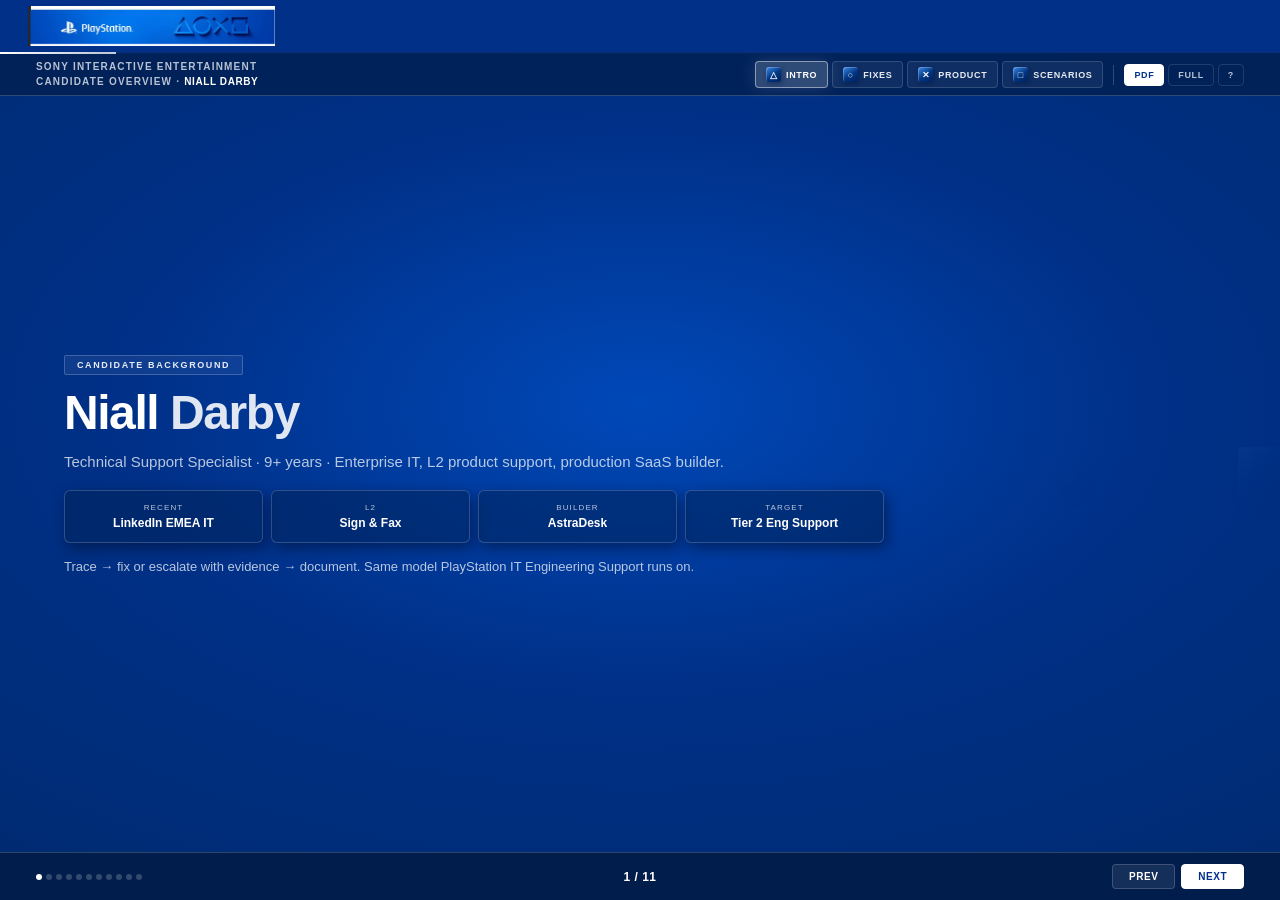
==== playstation/index.html @ 959503c6 "Add PlayStation IT interview presentation deck. Hosts the slide deck at /playstation/ on the resume " ====
<!DOCTYPE html>
<html lang="en">
<head>
  <meta charset="UTF-8" />
  <meta name="viewport" content="width=device-width, initial-scale=1" />
  <title>Niall Darby | PlayStation IT Engineering Support</title>
  <style>
    :root {
      --ps-blue-deep: #002a6e;
      --ps-blue: #003087;
      --ps-blue-mid: #003791;
      --ps-blue-bright: #1a5fc4;
      --ps-blue-light: #2d7ae8;
      --ps-bg: #003087;
      --ps-panel: rgba(0, 35, 90, 0.55);
      --ps-surface: rgba(0, 45, 110, 0.65);
      --ps-surface-2: rgba(0, 55, 130, 0.5);
      --ps-text: #ffffff;
      --ps-muted: rgba(255, 255, 255, 0.72);
      --ps-line: rgba(255, 255, 255, 0.18);
      --ps-shadow: rgba(0, 15, 50, 0.55);
      --ps-highlight: rgba(255, 255, 255, 0.22);
      --ps-triangle: #5ee06a;
      --ps-circle: #ff7b6b;
      --ps-cross: #7ec0ff;
      --ps-square: #e89de8;
      --3d-lit: linear-gradient(145deg, #3d8ae8 0%, #003580 55%, #002060 100%);
      --3d-shadow: 5px 8px 16px rgba(0, 20, 60, 0.5), -2px -2px 6px rgba(80, 140, 255, 0.12);
      --banner-h: 52px;
      --subheader-h: 42px;
      --chrome-top: calc(var(--banner-h) + var(--subheader-h) + 2px);
      --content-max: 820px;
      --content-wide: min(1120px, 94vw);
      --ease-out-expo: cubic-bezier(0.16, 1, 0.3, 1);
      --ease-spring: cubic-bezier(0.34, 1.45, 0.64, 1);
      --dur-fast: 0.18s;
      --dur-med: 0.42s;
      --dur-slow: 0.65s;
    }
    * { box-sizing: border-box; margin: 0; padding: 0; }
    html, body {
      height: 100%; overflow: hidden;
      font-family: "Helvetica Neue", Helvetica, Arial, sans-serif;
      background: var(--ps-blue); color: var(--ps-text);
      -webkit-font-smoothing: antialiased;
    }

    /* ── Global animations ── */
    @keyframes bgDrift {
      0%, 100% { transform: scale(1); opacity: 1; }
      50% { transform: scale(1.04); opacity: 0.92; }
    }
    @keyframes shapeFloat {
      0%, 100% { transform: translateY(0); }
      50% { transform: translateY(-10px); }
    }
    @keyframes revealUp {
      from { opacity: 0; transform: translateY(22px); }
      to { opacity: 1; transform: translateY(0); }
    }
    @keyframes revealRight {
      from { opacity: 0; transform: translateX(28px); }
      to { opacity: 1; transform: translateX(0); }
    }
    @keyframes revealLeft {
      from { opacity: 0; transform: translateX(-28px); }
      to { opacity: 1; transform: translateX(0); }
    }
    @keyframes fadeScaleIn {
      from { opacity: 0; transform: scale(0.96); }
      to { opacity: 1; transform: scale(1); }
    }
    @keyframes checkPop {
      0% { transform: scale(1); }
      40% { transform: scale(1.22); }
      100% { transform: scale(1); }
    }
    @keyframes progressShimmer {
      0% { background-position: -120% 0; }
      100% { background-position: 220% 0; }
    }
    @keyframes dotPulse {
      0%, 100% { box-shadow: 0 0 6px rgba(255,255,255,0.35); }
      50% { box-shadow: 0 0 14px rgba(255,255,255,0.65); }
    }
    @keyframes cardGlow {
      from { box-shadow: 0 0 0 rgba(255,255,255,0); }
      to { box-shadow: 0 8px 32px rgba(0, 15, 50, 0.45), 0 0 24px rgba(255,255,255,0.06); }
    }
    @keyframes symPulse {
      0%, 100% { box-shadow: 1px 2px 4px rgba(0,20,60,0.4), inset 1px 1px 0 var(--ps-highlight); }
      50% { box-shadow: 0 0 12px rgba(126,192,255,0.35), inset 1px 1px 0 var(--ps-highlight); }
    }
    @keyframes toastIn {
      from { opacity: 0; transform: translateX(-50%) translateY(12px); }
      to { opacity: 1; transform: translateX(-50%) translateY(0); }
    }
    @keyframes overlayIn {
      from { opacity: 0; transform: scale(0.94) translateY(8px); }
      to { opacity: 1; transform: scale(1) translateY(0); }
    }
    @keyframes chromeSlideDown {
      from { opacity: 0; transform: translateY(-12px); }
      to { opacity: 1; transform: translateY(0); }
    }
    @keyframes labelTick {
      0% { transform: scale(1); }
      50% { transform: scale(1.12); }
      100% { transform: scale(1); }
    }
    @keyframes stepReveal {
      from { opacity: 0; transform: translateX(-12px); }
      to { opacity: 1; transform: translateX(0); }
    }
    @keyframes stepGlow {
      0%, 100% { box-shadow: 0 0 0 rgba(255,255,255,0); border-color: rgba(255,255,255,0.15); }
      50% { box-shadow: 0 0 16px rgba(255,255,255,0.15); border-color: rgba(255,255,255,0.35); }
    }
    @keyframes symSpin {
      from { transform: rotate(0deg) scale(1); }
      50% { transform: rotate(180deg) scale(1.15); }
      to { transform: rotate(360deg) scale(1); }
    }
    @keyframes trophyPop {
      0% { transform: scale(0.6); opacity: 0; }
      60% { transform: scale(1.08); }
      100% { transform: scale(1); opacity: 1; }
    }
    @keyframes sparkFly {
      to { transform: translate(var(--sx), var(--sy)) scale(0); opacity: 0; }
    }
    @keyframes progressPulse {
      0%, 100% { filter: brightness(1); }
      50% { filter: brightness(1.35); }
    }
    @keyframes fixResolved {
      0%, 100% { box-shadow: 0 0 0 rgba(255,255,255,0); }
      50% { box-shadow: 0 0 28px var(--glow-color, rgba(255,255,255,0.25)); }
    }

    body:not(.loaded) .deck,
    body:not(.loaded) .brand-header,
    body:not(.loaded) .ps-banner-wrap,
    body:not(.loaded) .footer { opacity: 0; }
    body.loaded .ps-banner-wrap { animation: chromeSlideDown 0.55s var(--ease-out-expo) forwards; }
    body.loaded .brand-header { animation: chromeSlideDown 0.55s var(--ease-out-expo) 0.06s forwards; opacity: 0; }
    body.loaded .deck { animation: fadeScaleIn 0.6s var(--ease-out-expo) 0.1s forwards; opacity: 0; }
    body.loaded .footer { animation: chromeSlideDown 0.5s var(--ease-out-expo) 0.15s forwards; opacity: 0; }

    /* Official PlayStation blue — centre-bright radial like the banner */
    .ps-bg {
      position: fixed; inset: 0; z-index: 0; pointer-events: none;
      background:
        radial-gradient(ellipse 90% 70% at 50% 45%, #0048b8 0%, #003087 45%, #002a6e 100%);
      transform-origin: center center;
      animation: bgDrift 18s ease-in-out infinite;
    }

    /* Watermark 3D shapes — decorative, never competes with content */
    .ps-watermark {
      position: fixed; right: 0; top: var(--chrome-top); bottom: 52px;
      width: min(28vw, 340px);
      display: flex; gap: 14px; align-items: center; justify-content: center;
      z-index: 1; pointer-events: none; opacity: 0.09;
      mask-image: linear-gradient(to left, rgba(0,0,0,0.7) 0%, transparent 85%);
      -webkit-mask-image: linear-gradient(to left, rgba(0,0,0,0.7) 0%, transparent 85%);
    }
    .shape-3d {
      position: relative; display: flex; align-items: center; justify-content: center;
      color: transparent;
    }
    .shape-3d svg {
      width: clamp(48px, 8vw, 88px); height: clamp(48px, 8vw, 88px);
      filter: drop-shadow(6px 10px 14px rgba(0, 15, 50, 0.55));
    }
    .shape-3d:nth-child(1) { animation: shapeFloat 7s ease-in-out infinite; }
    .shape-3d:nth-child(2) { animation: shapeFloat 8s ease-in-out 0.8s infinite; }
    .shape-3d:nth-child(3) { animation: shapeFloat 6.5s ease-in-out 1.4s infinite; }
    .shape-3d:nth-child(4) { animation: shapeFloat 7.5s ease-in-out 0.4s infinite; }
    .shape-3d .fill { fill: url(#ps3dGrad); }
    .shape-3d .stroke { stroke: rgba(255,255,255,0.12); stroke-width: 0.5; }

    .ps-banner-wrap {
      position: fixed; top: 0; left: 0; right: 0; z-index: 30;
      background: var(--ps-blue);
      border-bottom: 1px solid rgba(255,255,255,0.08);
    }
    .ps-banner-img {
      width: 100%; height: var(--banner-h); object-fit: contain; object-position: left center;
      display: block; padding: 6px 28px;
    }

    .progress-track {
      position: fixed; top: var(--banner-h); left: 0; height: 2px;
      background: rgba(0, 20, 60, 0.4); z-index: 31; width: 100%;
    }
    .progress-fill {
      height: 100%; width: 0%;
      background: linear-gradient(90deg, #fff 0%, rgba(255,255,255,0.75) 45%, #fff 90%);
      background-size: 200% 100%;
      transition: width 0.55s var(--ease-out-expo);
      animation: progressShimmer 2.8s linear infinite;
    }

    .brand-header {
      position: fixed; top: calc(var(--banner-h) + 2px); left: 0; right: 0;
      height: var(--subheader-h);
      display: flex; align-items: center; justify-content: space-between;
      padding: 0 clamp(20px, 3vw, 36px); z-index: 25;
      background: rgba(0, 32, 82, 0.82);
      border-bottom: 1px solid var(--ps-line);
      backdrop-filter: blur(16px);
    }
    .brand-left { display: flex; align-items: center; gap: 12px; min-width: 0; }
    .brand-context {
      font-size: 10px; letter-spacing: 0.12em; text-transform: uppercase;
      color: var(--ps-muted); font-weight: 600; line-height: 1.45;
      white-space: nowrap; overflow: hidden; text-overflow: ellipsis;
    }
    .brand-sub { color: #fff; font-weight: 800; letter-spacing: 0.06em; }

    .ps-nav-shapes { display: flex; align-items: center; gap: 8px; flex-shrink: 0; }
    .nav-sections, .nav-utils { display: flex; gap: 4px; align-items: center; }
    .nav-divider { width: 1px; height: 20px; background: var(--ps-line); margin: 0 2px; }
    .ps-btn {
      display: flex; align-items: center; gap: 5px;
      background: rgba(255,255,255,0.06); border: 1px solid rgba(255,255,255,0.14);
      color: rgba(255,255,255,0.9); padding: 5px 10px; border-radius: 4px;
      cursor: pointer; font-size: 9px; font-weight: 700;
      letter-spacing: 0.07em; text-transform: uppercase;
      transition: background var(--dur-fast), border-color var(--dur-fast),
                  transform var(--dur-fast) var(--ease-spring), box-shadow var(--dur-fast);
    }
    .ps-btn:hover {
      background: rgba(255,255,255,0.14);
      border-color: rgba(255,255,255,0.28);
      transform: translateY(-2px);
      box-shadow: 0 4px 14px rgba(0, 15, 50, 0.35);
    }
    .ps-btn:active { transform: translateY(0) scale(0.96); }
    .ps-btn.active-section {
      background: rgba(255,255,255,0.18);
      border-color: rgba(255,255,255,0.45);
      color: #fff;
      box-shadow: 0 0 16px rgba(255,255,255,0.12);
    }
    .ps-btn.active-section .sym { animation: symPulse 2.5s ease-in-out infinite; }
    .ps-btn .sym {
      display: inline-flex; align-items: center; justify-content: center;
      width: 15px; height: 15px; font-size: 9px; font-weight: 800;
      background: var(--3d-lit); border-radius: 3px;
      box-shadow: 1px 2px 4px rgba(0,20,60,0.4), inset 1px 1px 0 var(--ps-highlight);
      color: rgba(255,255,255,0.95);
    }
    .nav-utils .ps-btn { padding: 5px 9px; background: transparent; border-color: rgba(255,255,255,0.12); color: var(--ps-muted); box-shadow: none; }
    .nav-utils .ps-btn:hover { color: #fff; }
    .ps-btn.pdf { background: #fff; color: var(--ps-blue); border-color: #fff; font-weight: 800; }
    .ps-btn.pdf:hover { background: rgba(255,255,255,0.92); }

    .deck { height: 100vh; position: relative; z-index: 2; }
    .slide {
      position: absolute; inset: 0;
      display: flex; flex-direction: column; justify-content: center; align-items: flex-start;
      padding: var(--chrome-top) clamp(28px, 5vw, 72px) 64px;
      opacity: 0; pointer-events: none;
      transform: translateX(32px) scale(0.985);
      transition: opacity var(--dur-med) var(--ease-out-expo),
                  transform var(--dur-med) var(--ease-out-expo);
      overflow-y: auto;
    }
    .slide.slide-back { transform: translateX(-32px) scale(0.985); }
    .slide.dense { justify-content: flex-start; padding-top: calc(var(--chrome-top) + 12px); }
    .slide.active { opacity: 1; pointer-events: auto; z-index: 1; transform: translateX(0) scale(1); }
    .slide.leave-fwd { opacity: 0; transform: translateX(-36px) scale(0.98); }
    .slide.leave-back { opacity: 0; transform: translateX(36px) scale(0.98); }

    /* Staggered content reveal on each slide change */
    .slide-panel.reveal > .slide-head,
    .slide-panel.reveal > .tag,
    .slide-panel.reveal > h1,
    .slide-panel.reveal > h2,
    .slide-panel.reveal > .lead,
    .slide-panel.reveal > .slide-toolbar,
    .slide-panel.reveal > .hint-bar,
    .slide-panel.reveal > .scope-note,
    .slide-panel.reveal > .triage-flow,
    .slide-panel.reveal > .expand-all,
    .slide-panel.reveal > .quote,
    .slide-panel.reveal > .role-fit,
    .slide-panel.reveal > .grid-2,
    .slide-panel.reveal > .grid-3,
    .slide-panel.reveal > table,
    .slide-panel.reveal > .fix-grid {
      animation: revealUp 0.52s var(--ease-out-expo) backwards;
    }
    .slide-panel.reveal > .slide-head,
    .slide-panel.reveal > .tag { animation-delay: 0.04s; }
    .slide-panel.reveal > h1,
    .slide-panel.reveal > h2,
    .slide-panel.reveal > .slide-head + * { animation-delay: 0.08s; }
    .slide-panel.reveal > .lead,
    .slide-panel.reveal > .scope-note { animation-delay: 0.08s; }
    .slide-panel.reveal > .triage-flow { animation-delay: 0.12s; }
    .slide-panel.reveal > .slide-toolbar,
    .slide-panel.reveal > .hint-bar { animation-delay: 0.12s; }
    .slide-panel.reveal > .expand-all,
    .slide-panel.reveal > .fix-grid,
    .slide-panel.reveal > .grid-2,
    .slide-panel.reveal > .grid-3,
    .slide-panel.reveal > .role-fit { animation-delay: 0.16s; }
    .slide-panel.reveal > .quote,
    .slide-panel.reveal > table { animation-delay: 0.2s; }
    .slide-panel.reveal .fix-card { animation: revealUp 0.48s var(--ease-out-expo) backwards; }
    .slide-panel.reveal .fix-card:nth-child(1) { animation-delay: 0.18s; }
    .slide-panel.reveal .fix-card:nth-child(2) { animation-delay: 0.24s; }
    .slide-panel.reveal .fix-card:nth-child(3) { animation-delay: 0.30s; }
    .slide-panel.reveal .fix-card:nth-child(4) { animation-delay: 0.36s; }
    .slide-panel.reveal .card { animation: revealUp 0.48s var(--ease-out-expo) backwards; }
    .slide-panel.reveal .card:nth-child(1) { animation-delay: 0.16s; }
    .slide-panel.reveal .card:nth-child(2) { animation-delay: 0.22s; }
    .slide-panel.reveal .card:nth-child(3) { animation-delay: 0.28s; }
    .slide-panel.reveal .card .ex-list li { animation: revealUp 0.4s var(--ease-out-expo) backwards; }
    .slide-panel.reveal .card .ex-list li:nth-child(1) { animation-delay: 0.32s; }
    .slide-panel.reveal .card .ex-list li:nth-child(2) { animation-delay: 0.36s; }
    .slide-panel.reveal .card .ex-list li:nth-child(3) { animation-delay: 0.40s; }
    .slide-panel.reveal .card .ex-list li:nth-child(4) { animation-delay: 0.44s; }
    .slide-panel.reveal .card .ex-list li:nth-child(5) { animation-delay: 0.48s; }
    .slide-panel.reveal ul.bullets li { animation: revealUp 0.45s var(--ease-out-expo) backwards; }
    .slide-panel.reveal ul.bullets li:nth-child(1) { animation-delay: 0.14s; }
    .slide-panel.reveal ul.bullets li:nth-child(2) { animation-delay: 0.20s; }
    .slide-panel.reveal ul.bullets li:nth-child(3) { animation-delay: 0.26s; }
    .slide-panel.reveal ul.bullets li:nth-child(4) { animation-delay: 0.32s; }
    .slide-panel.reveal .role-chip { animation: revealUp 0.45s var(--ease-out-expo) backwards; }
    .slide-panel.reveal .role-chip:nth-child(1) { animation-delay: 0.14s; }
    .slide-panel.reveal .role-chip:nth-child(2) { animation-delay: 0.20s; }
    .slide-panel.reveal .role-chip:nth-child(3) { animation-delay: 0.26s; }
    .slide-panel.reveal .role-chip:nth-child(4) { animation-delay: 0.32s; }
    .slide-panel.reveal .triage-step { animation: revealUp 0.45s var(--ease-out-expo) backwards; }
    .slide-panel.reveal .triage-step:nth-child(1) { animation-delay: 0.14s; }
    .slide-panel.reveal .triage-step:nth-child(2) { animation-delay: 0.18s; }
    .slide-panel.reveal .triage-step:nth-child(3) { animation-delay: 0.22s; }
    .slide-panel.reveal .triage-step:nth-child(4) { animation-delay: 0.26s; }

    .slide-panel { position: relative; max-width: var(--content-max); width: 100%; }

    .slide-head { margin-bottom: 16px; }
    .slide-head .tag { margin-bottom: 8px; }
    .slide-head h2 { margin-bottom: 0; font-size: clamp(20px, 2.2vw, 26px); }

    [data-fix-slide] .slide-panel { max-width: var(--content-wide); }
    [data-fix-slide] h2 { font-size: clamp(20px, 2.2vw, 26px); margin-bottom: 0; }

    .slide-toolbar {
      display: flex; align-items: center; justify-content: space-between; gap: 12px;
      flex-wrap: wrap; margin-bottom: 14px;
    }
    .slide-toolbar .hint-bar { margin-bottom: 0; flex: 1; min-width: 200px; }

    .hint-bar {
      font-size: 12px; color: rgba(255,255,255,0.82);
      padding: 10px 14px; background: rgba(0, 28, 72, 0.55);
      border: 1px solid rgba(255,255,255,0.14); border-left: 3px solid rgba(255,255,255,0.55);
      border-radius: 0 6px 6px 0;
      backdrop-filter: blur(8px); line-height: 1.45;
    }
    .hint-bar strong { color: #fff; font-weight: 700; }
    .hero-banner {
      width: 100%; max-width: 920px; border-radius: 6px; overflow: hidden;
      margin-bottom: 20px; box-shadow: 0 12px 40px var(--ps-shadow);
      border: 1px solid rgba(255,255,255,0.15);
    }
    .hero-banner img { width: 100%; height: auto; display: block; max-height: 120px; object-fit: cover; }

    .tag {
      display: inline-block; font-size: 9px; letter-spacing: 0.18em; text-transform: uppercase;
      color: rgba(255,255,255,0.9); margin-bottom: 12px; font-weight: 700;
      padding: 4px 12px; border: 1px solid rgba(255,255,255,0.2);
      border-radius: 2px; background: rgba(255,255,255,0.06);
    }
    h1 { font-size: clamp(30px, 4vw, 48px); font-weight: 800; letter-spacing: -0.03em; margin-bottom: 10px; color: #fff; line-height: 1.1; }
    h1 .accent { color: rgba(255,255,255,0.88); font-weight: 700; }
    h2 { font-size: clamp(22px, 2.6vw, 30px); font-weight: 800; margin-bottom: 18px; color: #fff; line-height: 1.2; letter-spacing: -0.02em; }
    .lead { font-size: 15px; color: var(--ps-muted); line-height: 1.6; max-width: 720px; }

    /* Interactive Fix Cards */
    .fix-grid {
      display: grid; grid-template-columns: repeat(2, 1fr); gap: 10px;
      align-items: start;
    }
    .fix-grid.stack-open { grid-template-columns: 1fr; gap: 8px; }
    .fix-grid.stack-open .fix-card:not(.open) .fix-head { padding: 10px 14px; }
    .fix-grid.stack-open .fix-card:not(.open) .fix-problem { display: none; }
    .fix-card {
      background: rgba(0, 28, 72, 0.5);
      border: 1px solid var(--ps-line);
      border-radius: 8px;
      overflow: hidden;
      transition: border-color var(--dur-fast), box-shadow var(--dur-med), background var(--dur-fast),
                  transform var(--dur-fast) var(--ease-spring);
      backdrop-filter: blur(12px);
    }
    .fix-card:not(.open) { box-shadow: 2px 4px 14px rgba(0, 15, 50, 0.35); }
    .fix-card:not(.open):hover {
      border-color: rgba(255,255,255,0.28);
      background: rgba(0, 32, 82, 0.58);
      transform: translateY(-2px);
    }
    .fix-card.open {
      border-color: rgba(255,255,255,0.3);
      background: rgba(0, 22, 58, 0.72);
      animation: cardGlow 0.4s var(--ease-out-expo) forwards;
    }
    .fix-card.all-done {
      animation: fixResolved 1.2s ease-in-out 2;
      --glow-color: rgba(255,255,255,0.2);
    }
    .fix-card.tri.all-done { --glow-color: rgba(94, 224, 106, 0.45); }
    .fix-card.o.all-done { --glow-color: rgba(255, 123, 107, 0.45); }
    .fix-card.x.all-done { --glow-color: rgba(126, 192, 255, 0.45); }
    .fix-card.sq.all-done { --glow-color: rgba(232, 157, 232, 0.45); }
    .fix-card.all-done .fix-sym { animation: symSpin 0.65s var(--ease-spring); }
    .fix-card.all-done .fix-badge {
      display: inline-flex;
      animation: trophyPop 0.45s var(--ease-spring);
    }
    .fix-card.tri { border-top: 3px solid var(--ps-triangle); }
    .fix-card.o { border-top: 3px solid var(--ps-circle); }
    .fix-card.x { border-top: 3px solid var(--ps-cross); }
    .fix-card.sq { border-top: 3px solid var(--ps-square); }
    .fix-card.tri.open .fix-progress-fill { background: var(--ps-triangle); }
    .fix-card.o.open .fix-progress-fill { background: var(--ps-circle); }
    .fix-card.x.open .fix-progress-fill { background: var(--ps-cross); }
    .fix-card.sq.open .fix-progress-fill { background: var(--ps-square); }
    .fix-card.tri .fix-result { border-left: 3px solid var(--ps-triangle); }
    .fix-card.o .fix-result { border-left: 3px solid var(--ps-circle); }
    .fix-card.x .fix-result { border-left: 3px solid var(--ps-cross); }
    .fix-card.sq .fix-result { border-left: 3px solid var(--ps-square); }

    .fix-head {
      display: flex; align-items: center; gap: 12px;
      padding: 12px 14px; cursor: pointer;
    }
    .fix-card.open .fix-head {
      align-items: flex-start; padding-bottom: 10px;
      border-bottom: 1px solid rgba(255,255,255,0.08);
    }
    .fix-head:hover { background: rgba(255,255,255,0.03); }
    .fix-sym {
      width: 30px; height: 30px; border-radius: 5px;
      display: flex; align-items: center; justify-content: center;
      font-size: 14px; font-weight: 800; flex-shrink: 0;
      background: var(--3d-lit);
      color: rgba(255,255,255,0.95);
      box-shadow: var(--3d-shadow);
    }
    .fix-card.tri .fix-sym { color: var(--ps-triangle); }
    .fix-card.o .fix-sym { color: var(--ps-circle); }
    .fix-card.x .fix-sym { color: var(--ps-cross); }
    .fix-card.sq .fix-sym { color: var(--ps-square); }
    .fix-meta { flex: 1; min-width: 0; }
    .fix-title { font-size: 14px; font-weight: 700; margin-bottom: 2px; color: #fff; line-height: 1.3; display: flex; align-items: center; gap: 8px; flex-wrap: wrap; }
    .fix-badge {
      display: none; align-items: center; gap: 4px;
      font-size: 8px; font-weight: 800; letter-spacing: 0.12em; text-transform: uppercase;
      padding: 3px 8px; border-radius: 3px;
      background: rgba(255,255,255,0.15); border: 1px solid rgba(255,255,255,0.35);
      color: #fff;
    }
    .fix-card.tri.all-done .fix-badge { background: rgba(94, 224, 106, 0.2); border-color: var(--ps-triangle); color: var(--ps-triangle); }
    .fix-card.o.all-done .fix-badge { background: rgba(255, 123, 107, 0.2); border-color: var(--ps-circle); color: var(--ps-circle); }
    .fix-card.x.all-done .fix-badge { background: rgba(126, 192, 255, 0.2); border-color: var(--ps-cross); color: var(--ps-cross); }
    .fix-card.sq.all-done .fix-badge { background: rgba(232, 157, 232, 0.2); border-color: var(--ps-square); color: var(--ps-square); }
    .fix-problem { font-size: 11px; color: rgba(255,255,255,0.65); line-height: 1.4; }
    .fix-toggle {
      flex-shrink: 0; background: #fff; border: none; color: var(--ps-blue);
      padding: 6px 12px; border-radius: 4px; font-size: 9px;
      font-weight: 800; letter-spacing: 0.08em; text-transform: uppercase;
      cursor: pointer; transition: background 0.2s, color 0.2s, transform 0.15s;
    }
    .fix-toggle:hover { transform: scale(1.04); background: rgba(255,255,255,0.92); }
    .fix-card.open .fix-toggle {
      background: rgba(255,255,255,0.12); color: #fff;
      border: 1px solid rgba(255,255,255,0.25);
    }
    .fix-card.open .fix-toggle:hover { background: rgba(255,255,255,0.2); }

    .fix-body {
      max-height: 0; overflow: hidden;
      transition: max-height 0.5s var(--ease-out-expo), padding 0.35s var(--ease-out-expo), opacity 0.3s;
      padding: 0 14px; opacity: 0;
    }
    .fix-card.open .fix-body { max-height: 480px; padding: 12px 14px 14px; opacity: 1; }

    .fix-progress {
      display: flex; align-items: center; gap: 10px; margin-bottom: 8px;
      font-size: 10px; color: rgba(255,255,255,0.55); text-transform: uppercase; letter-spacing: 0.1em;
    }
    .fix-progress-text { min-width: 28px; font-weight: 700; color: rgba(255,255,255,0.75); }
    .fix-progress-bar {
      flex: 1; height: 5px; background: rgba(255,255,255,0.12); border-radius: 3px; overflow: hidden;
      position: relative;
    }
    .fix-progress-fill {
      height: 100%; width: 0%; background: #fff;
      transition: width 0.55s var(--ease-out-expo);
      border-radius: 3px; position: relative;
    }
    .fix-progress-fill.pulse { animation: progressPulse 0.5s ease; }
    .fix-progress.complete .fix-progress-text { color: #fff; }

    .fix-steps { list-style: none; display: flex; flex-direction: column; gap: 4px; position: relative; }
    .fix-card.open .fix-steps li {
      animation: stepReveal 0.4s var(--ease-out-expo) backwards;
    }
    .fix-card.open .fix-steps li:nth-child(1) { animation-delay: 0.05s; }
    .fix-card.open .fix-steps li:nth-child(2) { animation-delay: 0.1s; }
    .fix-card.open .fix-steps li:nth-child(3) { animation-delay: 0.15s; }
    .fix-card.open .fix-steps li:nth-child(4) { animation-delay: 0.2s; }
    .fix-card.open .fix-steps li:nth-child(5) { animation-delay: 0.25s; }
    .fix-card.open .fix-steps li:nth-child(6) { animation-delay: 0.3s; }
    .fix-steps li {
      display: flex; align-items: flex-start; gap: 10px;
      padding: 8px 10px 8px 8px; border-radius: 6px;
      font-size: 12px; line-height: 1.4; color: rgba(255,255,255,0.88);
      cursor: pointer; border: 1px solid transparent;
      transition: background var(--dur-fast), border-color var(--dur-fast),
                  transform var(--dur-fast) var(--ease-spring), opacity 0.25s;
      position: relative;
    }
    .fix-steps li::after {
      content: ""; position: absolute; left: 18px; top: 30px; bottom: -6px; width: 2px;
      background: rgba(255,255,255,0.08); border-radius: 1px;
    }
    .fix-steps li:last-child::after { display: none; }
    .fix-card.tri .fix-steps li.done::after { background: rgba(94, 224, 106, 0.4); }
    .fix-card.o .fix-steps li.done::after { background: rgba(255, 123, 107, 0.4); }
    .fix-card.x .fix-steps li.done::after { background: rgba(126, 192, 255, 0.4); }
    .fix-card.sq .fix-steps li.done::after { background: rgba(232, 157, 232, 0.4); }
    .fix-steps li:hover { background: rgba(255,255,255,0.07); border-color: rgba(255,255,255,0.12); transform: translateX(4px); }
    .fix-steps li.active {
      background: rgba(255,255,255,0.08);
      border-color: rgba(255,255,255,0.22);
      animation: stepGlow 1.8s ease-in-out infinite;
    }
    .fix-steps li.done {
      opacity: 0.72; color: rgba(255,255,255,0.55);
      text-decoration: none;
    }
    .fix-steps li.done .step-text { text-decoration: line-through; }
    .fix-card.tri .fix-steps li.done .step-num { background: var(--ps-triangle); color: #002060; border-color: transparent; box-shadow: 0 0 10px rgba(94,224,106,0.4); }
    .fix-card.o .fix-steps li.done .step-num { background: var(--ps-circle); color: #3a1010; border-color: transparent; box-shadow: 0 0 10px rgba(255,123,107,0.4); }
    .fix-card.x .fix-steps li.done .step-num { background: var(--ps-cross); color: #001a40; border-color: transparent; box-shadow: 0 0 10px rgba(126,192,255,0.4); }
    .fix-card.sq .fix-steps li.done .step-num { background: var(--ps-square); color: #2a1030; border-color: transparent; box-shadow: 0 0 10px rgba(232,157,232,0.4); }
    .fix-steps li.step-pop { animation: checkPop 0.4s var(--ease-spring); }
    .fix-steps li.walking { pointer-events: none; }
    .step-num {
      flex-shrink: 0; width: 22px; height: 22px; border-radius: 50%;
      border: 2px solid rgba(255,255,255,0.25); background: rgba(255,255,255,0.06);
      display: flex; align-items: center; justify-content: center;
      font-size: 10px; font-weight: 800; color: rgba(255,255,255,0.95);
      margin-top: 0;
      transition: background 0.3s var(--ease-spring), color 0.3s, transform 0.3s var(--ease-spring), box-shadow 0.3s;
      z-index: 1;
    }
    .step-text { flex: 1; }
    .fix-result {
      margin-top: 0; padding: 0 12px;
      border-radius: 0 6px 6px 0;
      background: rgba(255,255,255,0.06); border: 1px solid rgba(255,255,255,0.12);
      font-size: 11px; color: rgba(255,255,255,0.88); line-height: 1.45;
      max-height: 0; opacity: 0; overflow: hidden;
      transition: max-height 0.45s var(--ease-out-expo), opacity 0.35s, margin 0.35s, padding 0.35s;
    }
    .fix-card.all-done .fix-result {
      max-height: 100px; opacity: 1; margin-top: 12px; padding: 10px 12px;
      animation: revealUp 0.45s var(--ease-out-expo);
    }
    .fix-result strong { color: #fff; }

    .expand-all {
      flex-shrink: 0; background: rgba(255,255,255,0.08);
      border: 1px solid rgba(255,255,255,0.2);
      color: rgba(255,255,255,0.85); padding: 8px 14px; border-radius: 4px;
      font-size: 9px; font-weight: 700; letter-spacing: 0.1em;
      text-transform: uppercase; cursor: pointer;
      transition: background 0.2s, border-color 0.2s;
    }
    .expand-all:hover { background: rgba(255,255,255,0.14); border-color: rgba(255,255,255,0.35); color: #fff; }
    .walkthrough-btn, .reset-fix-btn {
      flex-shrink: 0; background: rgba(255,255,255,0.06);
      border: 1px solid rgba(255,255,255,0.18);
      color: rgba(255,255,255,0.9); padding: 8px 12px; border-radius: 4px;
      font-size: 9px; font-weight: 700; letter-spacing: 0.08em;
      text-transform: uppercase; cursor: pointer;
      transition: background 0.2s, transform 0.15s var(--ease-spring);
    }
    .walkthrough-btn:hover, .reset-fix-btn:hover { background: rgba(255,255,255,0.14); transform: scale(1.03); }
    .walkthrough-btn.running { background: rgba(94, 224, 106, 0.2); border-color: var(--ps-triangle); color: var(--ps-triangle); }
    .slide-toolbar-actions { display: flex; gap: 6px; flex-shrink: 0; }

    #fx-layer {
      position: fixed; inset: 0; pointer-events: none; z-index: 200; overflow: hidden;
    }
    .spark {
      position: absolute; width: 7px; height: 7px; border-radius: 50%;
      animation: sparkFly 0.6s var(--ease-out-expo) forwards;
      box-shadow: 0 0 6px currentColor;
    }

    .grid-3 { display: grid; grid-template-columns: repeat(3, 1fr); gap: 10px; }
    .grid-2 { display: grid; grid-template-columns: repeat(2, 1fr); gap: 10px; }
    .card {
      background: var(--ps-panel); border: 1px solid var(--ps-line); border-radius: 6px;
      padding: 14px 16px;
      transition: transform var(--dur-fast) var(--ease-spring), box-shadow var(--dur-fast), border-color var(--dur-fast);
      backdrop-filter: blur(10px);
      box-shadow: 3px 5px 16px var(--ps-shadow);
    }
    .card:hover { transform: translateY(-3px); box-shadow: 5px 10px 28px var(--ps-shadow); border-color: rgba(255,255,255,0.22); }
    .card:active { transform: translateY(-1px) scale(0.99); }
    .card.tri { border-top: 3px solid var(--ps-triangle); }
    .card.o { border-top: 3px solid var(--ps-circle); }
    .card.x { border-top: 3px solid var(--ps-cross); }
    .card.sq { border-top: 3px solid var(--ps-square); }
    .card h3 { font-size: 13px; margin-bottom: 6px; color: #fff; }
    .card p { font-size: 11px; color: var(--ps-muted); line-height: 1.5; }
    .card .ex { font-size: 10px; margin-top: 8px; padding-top: 8px; border-top: 1px dashed var(--ps-line); color: #9aa3b8; }
    .card .ex em { color: rgba(255,255,255,0.9); font-style: normal; font-weight: 700; }
    .card .ex-list {
      list-style: none; margin-top: 8px; padding-top: 8px;
      border-top: 1px dashed var(--ps-line);
    }
    .card .ex-list > li {
      font-size: 10px; line-height: 1.45; color: rgba(255,255,255,0.78);
      padding: 5px 0 5px 12px; position: relative;
      border-bottom: 1px solid rgba(255,255,255,0.06);
    }
    .card .ex-list > li:last-child { border-bottom: none; padding-bottom: 0; }
    .card .ex-list > li::before {
      content: "→"; position: absolute; left: 0; font-weight: 800;
      color: rgba(255,255,255,0.45);
    }
    .card.tri .ex-list > li::before { color: var(--ps-triangle); }
    .card.o .ex-list > li::before { color: var(--ps-circle); }
    .card.x .ex-list > li::before { color: var(--ps-cross); }
    .card .ex-list strong { color: #fff; font-weight: 700; }
    .card .meta { font-size: 9px; letter-spacing: 0.1em; text-transform: uppercase; color: var(--ps-muted); margin-bottom: 6px; }
    .card .fit { font-size: 10px; margin-top: 8px; padding-top: 8px; border-top: 1px solid var(--ps-line); color: rgba(255,255,255,0.78); line-height: 1.45; }
    .card .fit strong { color: #fff; }

    .triage-flow {
      display: flex; gap: 6px; flex-wrap: wrap; margin: 14px 0 16px;
    }
    .triage-step {
      flex: 1; min-width: 100px; text-align: center; padding: 10px 8px;
      background: rgba(0, 28, 72, 0.55); border: 1px solid var(--ps-line); border-radius: 6px;
      font-size: 10px; color: rgba(255,255,255,0.8); line-height: 1.4;
      backdrop-filter: blur(8px);
    }
    .triage-step .num {
      display: block; font-size: 14px; font-weight: 800; color: #fff; margin-bottom: 4px;
    }
    .triage-step.tri { border-top: 2px solid var(--ps-triangle); }
    .triage-step.o { border-top: 2px solid var(--ps-circle); }
    .triage-step.x { border-top: 2px solid var(--ps-cross); }
    .triage-step.sq { border-top: 2px solid var(--ps-square); }

    .scope-note {
      font-size: 12px; color: rgba(255,255,255,0.82); line-height: 1.5;
      margin-bottom: 12px; max-width: 900px;
    }
    .scope-note strong { color: #fff; }

    ul.bullets { list-style: none; display: flex; flex-direction: column; gap: 8px; }
    ul.bullets li {
      font-size: 14px; padding: 14px 16px 14px 54px;
      border: 1px solid var(--ps-line); border-radius: 6px;
      position: relative; line-height: 1.5; color: rgba(255,255,255,0.88);
      background: rgba(0, 30, 78, 0.45);
      backdrop-filter: blur(8px);
      transition: border-color var(--dur-fast), background var(--dur-fast),
                  transform var(--dur-fast) var(--ease-spring);
    }
    ul.bullets li:hover { border-color: rgba(255,255,255,0.28); background: rgba(0, 35, 90, 0.55); transform: translateX(4px); }
    ul.bullets li strong { color: #fff; font-weight: 700; }
    ul.bullets li[data-icon]::before {
      position: absolute; left: 14px; top: 50%; transform: translateY(-50%);
      width: 28px; height: 28px; border-radius: 4px;
      background: var(--3d-lit); box-shadow: var(--3d-shadow);
      font-size: 13px; font-weight: 800; line-height: 28px; text-align: center;
    }
    ul.bullets li[data-icon="tri"]::before { content: "△"; color: var(--ps-triangle); }
    ul.bullets li[data-icon="o"]::before { content: "○"; color: var(--ps-circle); }
    ul.bullets li[data-icon="x"]::before { content: "✕"; color: var(--ps-cross); }
    ul.bullets li[data-icon="sq"]::before { content: "□"; color: var(--ps-square); }

    .role-fit { display: flex; gap: 8px; flex-wrap: wrap; margin-top: 16px; }
    .role-chip {
      flex: 1; min-width: 120px; text-align: center; padding: 12px;
      background: var(--ps-panel); border: 1px solid var(--ps-line); border-radius: 6px;
      backdrop-filter: blur(8px);
      box-shadow: 3px 5px 14px var(--ps-shadow);
      transition: transform var(--dur-fast) var(--ease-spring), border-color var(--dur-fast);
    }
    .role-chip:hover { transform: translateY(-2px); border-color: rgba(255,255,255,0.25); }
    .role-chip .label { font-size: 8px; letter-spacing: 0.14em; text-transform: uppercase; color: var(--ps-muted); }
    .role-chip .val { font-size: 12px; font-weight: 800; color: #fff; margin-top: 4px; }

    table.compact { width: 100%; border-collapse: collapse; font-size: 11px; }
    table.compact th, table.compact td { border: 1px solid var(--ps-line); padding: 8px; text-align: left; }
    table.compact th { background: var(--ps-surface); color: var(--ps-muted); font-size: 9px; text-transform: uppercase; letter-spacing: 0.08em; }

    .quote {
      font-size: 15px; line-height: 1.55; padding: 16px 20px;
      border-left: 3px solid rgba(255,255,255,0.7);
      background: rgba(0, 28, 72, 0.5); border: 1px solid var(--ps-line);
      border-left: 3px solid rgba(255,255,255,0.7);
      border-radius: 0 6px 6px 0;
      color: rgba(255,255,255,0.92); margin-top: 20px;
      font-style: italic; max-width: 720px;
    }

    .footer {
      position: fixed; bottom: 0; left: 0; right: 0; z-index: 25;
      display: grid; grid-template-columns: 1fr auto 1fr; align-items: center;
      padding: 8px clamp(20px, 3vw, 36px); height: 48px;
      background: rgba(0, 28, 72, 0.9);
      border-top: 1px solid var(--ps-line);
      font-size: 11px; color: var(--ps-muted);
      backdrop-filter: blur(16px);
    }
    .dots { display: flex; gap: 4px; flex-wrap: wrap; justify-self: start; max-width: 100%; }
    .dot {
      width: 6px; height: 6px; border: none; padding: 0; border-radius: 50%;
      background: rgba(255,255,255,0.2); cursor: pointer;
      transition: background 0.2s, transform 0.2s;
    }
    .dot:hover { background: rgba(255,255,255,0.45); transform: scale(1.15); }
    .dot.active { background: #fff; animation: dotPulse 2s ease-in-out infinite; }
    #label { justify-self: center; font-weight: 700; color: #fff; font-size: 12px; letter-spacing: 0.04em; transition: transform 0.2s; }
    #label.tick { animation: labelTick 0.35s var(--ease-spring); }
    .nav-btns { display: flex; gap: 6px; justify-self: end; }
    .nav-btns button {
      background: rgba(255,255,255,0.08); border: 1px solid var(--ps-line); color: #fff;
      padding: 6px 16px; border-radius: 4px; cursor: pointer;
      font-size: 10px; font-weight: 700; text-transform: uppercase; letter-spacing: 0.05em;
      transition: background var(--dur-fast), opacity var(--dur-fast),
                  transform var(--dur-fast) var(--ease-spring);
    }
    .nav-btns button:hover:not(:disabled) { background: rgba(255,255,255,0.14); transform: translateY(-1px); }
    .nav-btns button:active:not(:disabled) { transform: scale(0.96); }
    .nav-btns button:disabled { opacity: 0.35; cursor: default; }
    .nav-btns button.primary { background: #fff; border-color: #fff; color: var(--ps-blue); }
    .nav-btns button.primary:hover:not(:disabled) { background: rgba(255,255,255,0.92); }

    .overlay { position: fixed; inset: 0; background: rgba(0,0,0,0); z-index: 100; display: none; align-items: center; justify-content: center; transition: background 0.35s; }
    .overlay.open { display: flex; background: rgba(0,0,0,0.88); }
    .overlay-panel {
      background: var(--ps-blue-mid); border: 1px solid rgba(255,255,255,0.25); border-radius: 8px;
      padding: 24px 28px; max-width: 460px; width: 90%;
      box-shadow: 0 16px 48px var(--ps-shadow);
      animation: overlayIn 0.4s var(--ease-out-expo);
    }
    .overlay-panel h3 { color: #fff; margin-bottom: 14px; font-size: 14px; }
    .overlay-panel dl { display: grid; grid-template-columns: auto 1fr; gap: 6px 14px; font-size: 12px; }
    .overlay-panel dt { color: rgba(255,255,255,0.9); font-weight: 700; }
    .overlay-close { margin-top: 16px; width: 100%; padding: 10px; background: #fff; border: none; color: var(--ps-blue); font-weight: 700; cursor: pointer; border-radius: 4px; text-transform: uppercase; font-size: 10px; }

    .toast {
      position: fixed; bottom: 58px; left: 50%; transform: translateX(-50%);
      background: var(--ps-panel); border: 1px solid rgba(255,255,255,0.25); padding: 10px 18px;
      border-radius: 6px; font-size: 12px; z-index: 50; opacity: 0; pointer-events: none;
      box-shadow: 0 8px 28px var(--ps-shadow);
      backdrop-filter: blur(12px);
    }
    .toast.show { opacity: 1; pointer-events: auto; animation: toastIn 0.38s var(--ease-out-expo); }

    @media (prefers-reduced-motion: reduce) {
      *, *::before, *::after {
        animation-duration: 0.01ms !important;
        animation-iteration-count: 1 !important;
        transition-duration: 0.01ms !important;
      }
      .ps-bg { animation: none; }
      .shape-3d { animation: none !important; }
      .progress-fill { animation: none; }
    }

    @media (max-width: 900px) {
      .fix-grid, .grid-2, .grid-3 { grid-template-columns: 1fr; }
      .slide { padding-left: 20px; padding-right: 20px; }
      .brand-context { font-size: 8px; }
      .nav-sections .ps-btn span:not(.sym) { display: none; }
      .ps-watermark { display: none; }
    }
    @media print {
      @page { size: landscape; margin: 0; }
      html, body { overflow: visible; height: auto; background: #003087 !important; -webkit-print-color-adjust: exact; print-color-adjust: exact; }
      .ps-bg, .ps-watermark, .ps-banner-wrap, .footer, .brand-header, .progress-track, .overlay, .toast, .expand-all, .fix-toggle { display: none !important; }
      .slide { position: relative !important; opacity: 1 !important; transform: none !important; page-break-after: always; min-height: 100vh; padding: 36px 44px; padding-top: 36px !important; }
      .fix-body { max-height: none !important; padding: 0 16px 16px !important; }
      .fix-result { max-height: none !important; opacity: 1 !important; margin-top: 10px !important; padding: 10px 12px !important; }
      .fix-card { break-inside: avoid; }
      .print-header { display: block !important; font-size: 9px; color: #888; margin-bottom: 16px; text-transform: uppercase; letter-spacing: 0.12em; }
    }
  </style>
</head>
<body>
  <div id="fx-layer" aria-hidden="true"></div>
  <div class="ps-bg"></div>

  <svg width="0" height="0" style="position:absolute" aria-hidden="true">
    <defs>
      <linearGradient id="ps3dGrad" x1="0%" y1="0%" x2="100%" y2="100%">
        <stop offset="0%" stop-color="#5aa8f5"/>
        <stop offset="45%" stop-color="#003d8f"/>
        <stop offset="100%" stop-color="#001a45"/>
      </linearGradient>
    </defs>
  </svg>

  <div class="ps-watermark" aria-hidden="true">
    <div class="shape-3d"><svg viewBox="0 0 64 64"><polygon class="fill stroke" points="32,10 54,50 10,50"/></svg></div>
    <div class="shape-3d"><svg viewBox="0 0 64 64"><circle class="fill stroke" cx="32" cy="32" r="20"/></svg></div>
    <div class="shape-3d"><svg viewBox="0 0 64 64"><line class="stroke" x1="18" y1="18" x2="46" y2="46" stroke="url(#ps3dGrad)" stroke-width="9" stroke-linecap="round"/><line class="stroke" x1="46" y1="18" x2="18" y2="46" stroke="url(#ps3dGrad)" stroke-width="9" stroke-linecap="round"/></svg></div>
    <div class="shape-3d"><svg viewBox="0 0 64 64"><rect class="fill stroke" x="14" y="14" width="36" height="36" rx="2"/></svg></div>
  </div>

  <div class="ps-banner-wrap">
    <img class="ps-banner-img" src="assets/ps-official-banner.png" alt="PlayStation" />
  </div>

  <div class="progress-track"><div class="progress-fill" id="progressFill"></div></div>

  <header class="brand-header">
    <div class="brand-left">
      <div class="brand-context">Sony Interactive Entertainment<br/>Candidate Overview · <span class="brand-sub">Niall Darby</span></div>
    </div>
    <div class="ps-nav-shapes">
      <div class="nav-sections">
        <button class="ps-btn tri active-section" data-slide="0" data-section="0"><span class="sym">△</span> Intro</button>
        <button class="ps-btn o" data-slide="3" data-section="3"><span class="sym">○</span> Fixes</button>
        <button class="ps-btn x" data-slide="5" data-section="5"><span class="sym">✕</span> Product</button>
        <button class="ps-btn sq" data-slide="8" data-section="8"><span class="sym">□</span> Scenarios</button>
      </div>
      <div class="nav-divider" aria-hidden="true"></div>
      <div class="nav-utils">
        <button class="ps-btn pdf" id="btnPdf">PDF</button>
        <button class="ps-btn" id="btnFullscreen">Full</button>
        <button class="ps-btn" id="btnHelp">?</button>
      </div>
    </div>
  </header>

  <div class="deck" id="deck">

    <!-- 1 -->
    <section class="slide active" data-title="Introduction">
      <div class="print-header" style="display:none"></div>
      <div class="slide-panel">
        <p class="tag">Candidate Background</p>
        <h1>Niall <span class="accent">Darby</span></h1>
        <p class="lead">Technical Support Specialist · 9+ years · Enterprise IT, L2 product support, production SaaS builder.</p>
        <div class="role-fit">
          <div class="role-chip"><div class="label">Recent</div><div class="val">LinkedIn EMEA IT</div></div>
          <div class="role-chip"><div class="label">L2</div><div class="val">Sign &amp; Fax</div></div>
          <div class="role-chip"><div class="label">Builder</div><div class="val">AstraDesk</div></div>
          <div class="role-chip"><div class="label">Target</div><div class="val">Tier 2 Eng Support</div></div>
        </div>
        <p class="lead" style="margin-top:14px;font-size:13px">Trace → fix or escalate with evidence → document. Same model PlayStation IT Engineering Support runs on.</p>
      </div>
    </section>

    <!-- 2 -->
    <section class="slide dense" data-title="Career Overview">
      <div class="print-header" style="display:none"></div>
      <div class="slide-panel">
        <p class="tag">Career Overview</p>
        <h2>Three proofs of engineering-facing support</h2>
        <div class="grid-3">
          <div class="card tri">
            <p class="meta">Jul 2025 – Jun 2026 · Dublin</p>
            <h3>LinkedIn EMEA HQ</h3>
            <p>Okta, Intune, Workspace ONE, M365, VDI, ServiceNow — global internal IT for technical staff.</p>
            <p class="ex"><em>Ex:</em> Autopilot fail → Okta MFA not enrolled → stale Intune record → same-day fix.</p>
          </div>
          <div class="card o">
            <p class="meta">L2 · Dropbox Sign &amp; Fax</p>
            <h3>Customer product support</h3>
            <p>Sign APIs, embedded signing, webhooks, templates — plus Fax send, delivery, credits, and Fax API integrations. Zendesk L2 with engineering escalation.</p>
            <p class="ex"><em>Ex:</em> Sign webhook missed → CRM stuck pending. Fax "sent" but never arrived → transmission log + PDF format fix.</p>
          </div>
          <div class="card x">
            <p class="meta">Founder · Live prod</p>
            <h3>AstraDesk SaaS</h3>
            <p>Supabase, Flutter, Render, GitHub Actions, Apple signing — I operate what I build.</p>
            <p class="ex"><em>Ex:</em> SQL vs Stripe webhook gap — entitlement sync patched + documented.</p>
          </div>
        </div>
      </div>
    </section>

    <!-- 3 -->
    <section class="slide dense" data-title="LinkedIn Scope">
      <div class="print-header" style="display:none"></div>
      <div class="slide-panel">
        <div class="slide-head">
          <p class="tag">LinkedIn EMEA HQ · Dublin</p>
          <h2>Enterprise IT — experience &amp; triage</h2>
        </div>
        <p class="scope-note"><strong>Jul 2025 – Jun 2026</strong> · Internal IT for EMEA HQ and global technical staff. Tier 1 intake + Tier 2 ownership: identity, MDM, apps, VDI, onboarding. Coordinated live in <strong>Slack</strong>, documented in <strong>ServiceNow</strong>, escalated to platform teams with repro steps and IDs.</p>
        <div class="triage-flow">
          <div class="triage-step tri"><span class="num">1</span>Acknowledge in Slack<br/><strong>5–10 min ETA</strong></div>
          <div class="triage-step o"><span class="num">2</span>Trace layer<br/><strong>Identity → Device → App</strong></div>
          <div class="triage-step x"><span class="num">3</span>Fix or escalate<br/><strong>IDs, logs, timestamps</strong></div>
          <div class="triage-step sq"><span class="num">4</span>Document RCA<br/><strong>ServiceNow + handover</strong></div>
        </div>
        <div class="grid-2">
          <ul class="bullets">
            <li data-icon="tri"><strong>Identity triage</strong> — Okta lockouts, MFA resets, Azure AD group drift, SSO failures to Recruiter / Tableau / Dynamics</li>
            <li data-icon="o"><strong>MDM triage</strong> — Intune Autopilot enrollment, Workspace ONE Mac compliance, BitLocker / FileVault escrow, cert profiles</li>
            <li data-icon="x"><strong>App access</strong> — M365 licence + group checks, role-based app provisioning, ESP authentication blockers</li>
          </ul>
          <ul class="bullets">
            <li data-icon="sq"><strong>VDI</strong> — Omnissa Horizon pool assignment, cert mismatch, broker errors — stay ticket owner through platform escalation</li>
            <li data-icon="tri"><strong>ITSM</strong> — ServiceNow INC lifecycle, JIRA for eng workstreams, Orbit change coordination</li>
            <li data-icon="o"><strong>Onboarding</strong> — Day-one checklist: Okta MFA → Intune compliance → M365 → GitHub / VPN → user sign-off</li>
          </ul>
        </div>
      </div>
    </section>

    <!-- 4 INTERACTIVE FIXES - LinkedIn -->
    <section class="slide dense" data-title="LinkedIn Fix Guides" data-fix-slide>
      <div class="print-header" style="display:none"></div>
      <div class="slide-panel">
        <div class="slide-head">
          <p class="tag">Interactive Fix Guides · LinkedIn</p>
          <h2>Click Fix Guide — then tick each step</h2>
        </div>
        <div class="slide-toolbar">
          <p class="hint-bar"><strong>△ ○ ✕ □</strong> Tap <strong>Fix Guide</strong> → click steps to complete. Hit <strong>▶ Walkthrough</strong> for a live demo.</p>
          <div class="slide-toolbar-actions">
            <button class="walkthrough-btn" type="button" data-walkthrough>▶ Walkthrough</button>
            <button class="reset-fix-btn" type="button" data-reset-fix>↺ Reset</button>
            <button class="expand-all" data-expand-all>Expand All</button>
          </div>
        </div>
        <div class="fix-grid">

          <div class="fix-card tri" data-fix>
            <div class="fix-head">
              <div class="fix-sym">△</div>
              <div class="fix-meta">
                <div class="fix-title">Intune / Autopilot enrollment failure</div>
                <div class="fix-problem">New hire blocked — no O365 or role apps on day one.</div>
              </div>
              <button class="fix-toggle" type="button">Fix Guide</button>
            </div>
            <div class="fix-body">
              <div class="fix-progress"><span class="fix-progress-text">0/6</span><div class="fix-progress-bar"><div class="fix-progress-fill"></div></div></div>
              <ol class="fix-steps">
                <li><span class="step-num">1</span>Acknowledge user — set 30-min ETA, open ServiceNow ticket</li>
                <li><span class="step-num">2</span>Verify Okta + Azure AD: account enabled, correct groups, MFA enrolled</li>
                <li><span class="step-num">3</span>Check Microsoft Authenticator registration and ESP auth state</li>
                <li><span class="step-num">4</span>Intune console: enrollment status, compliance policies, BitLocker</li>
                <li><span class="step-num">5</span>Identify stale Autopilot record → forced sync or controlled re-enrollment</li>
                <li><span class="step-num">6</span>Validate O365, Teams, role apps → document RCA in ServiceNow</li>
              </ol>
              <div class="fix-result"><strong>Result:</strong> User productive same day. Pattern documented for global handover.</div>
            </div>
          </div>

          <div class="fix-card o" data-fix>
            <div class="fix-head">
              <div class="fix-sym">○</div>
              <div class="fix-meta">
                <div class="fix-title">Workspace ONE · Mac non-compliant</div>
                <div class="fix-problem">Mac flagged non-compliant — FileVault or cert policy failing.</div>
              </div>
              <button class="fix-toggle" type="button">Fix Guide</button>
            </div>
            <div class="fix-body">
              <div class="fix-progress"><span class="fix-progress-text">0/5</span><div class="fix-progress-bar"><div class="fix-progress-fill"></div></div></div>
              <ol class="fix-steps">
                <li><span class="step-num">1</span>AirWatch console: last check-in, assigned profiles, failed compliance rule</li>
                <li><span class="step-num">2</span>On Mac: verify FileVault status and MDM profile presence</li>
                <li><span class="step-num">3</span>Force MDM check-in / sync from console</li>
                <li><span class="step-num">4</span>Re-push security profile or certificate payload</li>
                <li><span class="step-num">5</span>Re-enroll only if profile corrupted — avoid wipe if possible</li>
              </ol>
              <div class="fix-result"><strong>Result:</strong> Compliant device. Same workflow as Jamf at PlayStation.</div>
            </div>
          </div>

          <div class="fix-card x" data-fix>
            <div class="fix-head">
              <div class="fix-sym">✕</div>
              <div class="fix-meta">
                <div class="fix-title">Okta / SSO lockout</div>
                <div class="fix-problem">SSO failure blocking Recruiter, Tableau, Dynamics access.</div>
              </div>
              <button class="fix-toggle" type="button">Fix Guide</button>
            </div>
            <div class="fix-body">
              <div class="fix-progress"><span class="fix-progress-text">0/5</span><div class="fix-progress-bar"><div class="fix-progress-fill"></div></div></div>
              <ol class="fix-steps">
                <li><span class="step-num">1</span>Okta Admin: account status, lockout reason, MFA factors</li>
                <li><span class="step-num">2</span>Reset MFA / re-enroll Microsoft Authenticator</li>
                <li><span class="step-num">3</span>Validate Azure AD group membership for app SSO</li>
                <li><span class="step-num">4</span>Check ESP authentication and password sync if hybrid</li>
                <li><span class="step-num">5</span>Test SSO to target app — confirm licence + network access</li>
              </ol>
              <div class="fix-result"><strong>Result:</strong> Full access restored. Rule: identity before device.</div>
            </div>
          </div>

          <div class="fix-card sq" data-fix>
            <div class="fix-head">
              <div class="fix-sym">□</div>
              <div class="fix-meta">
                <div class="fix-title">Omnissa Horizon VDI rejection</div>
                <div class="fix-problem">Remote engineer — VDI connection rejected, cert mismatch.</div>
              </div>
              <button class="fix-toggle" type="button">Fix Guide</button>
            </div>
            <div class="fix-body">
              <div class="fix-progress"><span class="fix-progress-text">0/5</span><div class="fix-progress-bar"><div class="fix-progress-fill"></div></div></div>
              <ol class="fix-steps">
                <li><span class="step-num">1</span>Capture exact error — connection rejected vs cert vs pool</li>
                <li><span class="step-num">2</span>Verify user VM assignment and Horizon pool entitlement</li>
                <li><span class="step-num">3</span>Check certificate chain / mismatch on broker or agent</li>
                <li><span class="step-num">4</span>Test network path, VPN, and client version compatibility</li>
                <li><span class="step-num">5</span>Escalate with repro + logs if platform-side — stay ticket owner</li>
              </ol>
              <div class="fix-result"><strong>Result:</strong> Session restored. Same ramp approach for new PlayStation tools.</div>
            </div>
          </div>

        </div>
      </div>
    </section>

    <!-- 5 -->
    <section class="slide dense" data-title="Dropbox & AstraDesk">
      <div class="print-header" style="display:none"></div>
      <div class="slide-panel">
        <div class="slide-head">
          <p class="tag">L2 Product · Production Builder</p>
          <h2>Dropbox Sign &amp; Fax L2 + AstraDesk</h2>
        </div>
        <p class="scope-note">Same ownership model as LinkedIn — <strong>trace → isolate → fix → document</strong> — applied to Sign &amp; Fax user issues, APIs, and a live SaaS I built.</p>
        <div class="grid-3">
          <div class="card tri">
            <p class="meta">LinkedIn recap · Internal tooling</p>
            <h3>EMEA HQ engineering support</h3>
            <p>Okta, Intune, Workspace ONE, M365, Horizon VDI, ServiceNow — supporting engineers, recruiters, and analysts on day-one productivity.</p>
            <p class="fit"><strong>Triage:</strong> Slack ack → identity before device → fix or escalate with ticket IDs → RCA in ServiceNow.</p>
            <ul class="ex-list">
              <li><strong>Autopilot fail</strong> — new engineer blocked: Okta MFA not enrolled, stale Intune record, no GitHub org</li>
              <li><strong>Recruiter SSO</strong> — Okta session OK but Recruiter loop: wrong AD security group + missing app assignment</li>
              <li><strong>Mac build blocked</strong> — Workspace ONE non-compliant: FileVault escrow missing, dev cert profile not check-in</li>
            </ul>
          </div>
          <div class="card o">
            <p class="meta">Dropbox · Sign &amp; Fax L2</p>
            <h3>User-facing product issues</h3>
            <p>Zendesk L2 for Sign and Fax — end users, admins, and developers integrating Sign API / Fax API into their workflows.</p>
            <p class="fit"><strong>Triage:</strong> Reproduce user steps → admin console + API logs → fix, educate, or eng escalation with request/fax IDs.</p>
            <ul class="ex-list">
              <li><strong>Sign · Signer blocked</strong> — link expired, "already signed," or embedded iFrame blank on mobile</li>
              <li><strong>Sign · Webhook missed</strong> — customer's CRM stuck pending; callback URL TLS error or 4xx on their endpoint</li>
              <li><strong>Sign · Template break</strong> — merge fields empty after deploy; batch send failed mid-run</li>
              <li><strong>Fax · Not received</strong> — status shows sent/delivered but recipient has nothing; bad number format or carrier reject</li>
              <li><strong>Fax · Can't send</strong> — out of pages/credits, PDF rejected (page limit, resolution), cover page error</li>
              <li><strong>Fax · API status</strong> — customer's app shows "sending" forever; Fax API callback not updating</li>
            </ul>
          </div>
          <div class="card x">
            <p class="meta">AstraDesk · Founder / Builder</p>
            <h3>Production SaaS operator</h3>
            <p>Flutter, Supabase, Render, GitHub Actions, Apple signing, Stripe — same pain points I unblock for engineers.</p>
            <p class="fit"><strong>Triage:</strong> Deploy logs / SQL vs Stripe → patch schema, webhook, or cert → ship and verify.</p>
            <ul class="ex-list">
              <li><strong>Stripe webhook</strong> — subscription.updated missed → SQL entitlement drift → backfill + idempotent handler</li>
              <li><strong>GitHub Actions</strong> — macOS build fail: expired Apple distribution cert, profile not in keychain</li>
              <li><strong>Supabase RPC</strong> — signing flow timeout: payload blob too large → SQL compaction + slimmer fetch</li>
            </ul>
          </div>
        </div>
      </div>
    </section>

    <!-- 6 INTERACTIVE FIXES - Product -->
    <section class="slide dense" data-title="Dropbox Sign & Fax Fix Guides" data-fix-slide>
      <div class="print-header" style="display:none"></div>
      <div class="slide-panel">
        <div class="slide-head">
          <p class="tag">Interactive Fix Guides · Dropbox</p>
          <h2>Sign &amp; Fax — typical user issues</h2>
        </div>
        <div class="slide-toolbar">
          <p class="hint-bar">Dropbox L2 scenarios — <strong>click steps</strong> or run <strong>▶ Walkthrough</strong> as you narrate.</p>
          <div class="slide-toolbar-actions">
            <button class="walkthrough-btn" type="button" data-walkthrough>▶ Walkthrough</button>
            <button class="reset-fix-btn" type="button" data-reset-fix>↺ Reset</button>
            <button class="expand-all" data-expand-all>Expand All</button>
          </div>
        </div>
        <div class="fix-grid">

          <div class="fix-card tri" data-fix>
            <div class="fix-head">
              <div class="fix-sym">△</div>
              <div class="fix-meta">
                <div class="fix-title">Sign · Signer can't complete</div>
                <div class="fix-problem">User: "Link expired" / embedded signing blank / signer stuck on one field.</div>
              </div>
              <button class="fix-toggle" type="button">Fix Guide</button>
            </div>
            <div class="fix-body">
              <div class="fix-progress"><span class="fix-progress-text">0/5</span><div class="fix-progress-bar"><div class="fix-progress-fill"></div></div></div>
              <ol class="fix-steps">
                <li><span class="step-num">1</span>Get signature_request ID + signer email — reproduce in browser / mobile</li>
                <li><span class="step-num">2</span>Admin console: request status, expiry, routing order, field placement</li>
                <li><span class="step-num">3</span>Embedded? Check iFrame domain allowlist, OAuth app, mobile viewport</li>
                <li><span class="step-num">4</span>Resend / duplicate request or extend expiry if policy allows</li>
                <li><span class="step-num">5</span>Document pattern in Zendesk — escalate with request ID if platform bug</li>
              </ol>
              <div class="fix-result"><strong>Result:</strong> Signer completes. User unblocked same session.</div>
            </div>
          </div>

          <div class="fix-card o" data-fix>
            <div class="fix-head">
              <div class="fix-sym">○</div>
              <div class="fix-meta">
                <div class="fix-title">Sign · Webhook / API integration</div>
                <div class="fix-problem">Developer's CRM stuck "pending" — signature completed but webhook never fired.</div>
              </div>
              <button class="fix-toggle" type="button">Fix Guide</button>
            </div>
            <div class="fix-body">
              <div class="fix-progress"><span class="fix-progress-text">0/5</span><div class="fix-progress-bar"><div class="fix-progress-fill"></div></div></div>
              <ol class="fix-steps">
                <li><span class="step-num">1</span>Confirm signature_request ID and event type expected (signed, all_signed)</li>
                <li><span class="step-num">2</span>Review webhook delivery log — HTTP status, retries, response body</li>
                <li><span class="step-num">3</span>Validate callback URL, TLS cert, and customer's endpoint returns 2xx</li>
                <li><span class="step-num">4</span>Test with API key / OAuth token — resend or manual event replay if supported</li>
                <li><span class="step-num">5</span>Engineering handoff with event IDs + payload if platform-side failure</li>
              </ol>
              <div class="fix-result"><strong>Result:</strong> Integration synced. Customer workflow resumes.</div>
            </div>
          </div>

          <div class="fix-card x" data-fix>
            <div class="fix-head">
              <div class="fix-sym">✕</div>
              <div class="fix-meta">
                <div class="fix-title">Fax · Sent but not received</div>
                <div class="fix-problem">User: fax shows delivered in Dropbox — recipient says nothing arrived.</div>
              </div>
              <button class="fix-toggle" type="button">Fix Guide</button>
            </div>
            <div class="fix-body">
              <div class="fix-progress"><span class="fix-progress-text">0/5</span><div class="fix-progress-bar"><div class="fix-progress-fill"></div></div></div>
              <ol class="fix-steps">
                <li><span class="step-num">1</span>Get fax ID, sender account, recipient number, and timestamp sent</li>
                <li><span class="step-num">2</span>Verify number in E.164 format — country code, no trunk prefix errors</li>
                <li><span class="step-num">3</span>Check transmission report / delivery status in admin — failed vs delivered</li>
                <li><span class="step-num">4</span>Validate PDF: page count within limit, readable resolution, no password lock</li>
                <li><span class="step-num">5</span>Retry reduced page count or alternate number — escalate with fax_id if carrier reject</li>
              </ol>
              <div class="fix-result"><strong>Result:</strong> Fax delivered or clear explanation + next steps for user.</div>
            </div>
          </div>

          <div class="fix-card sq" data-fix>
            <div class="fix-head">
              <div class="fix-sym">□</div>
              <div class="fix-meta">
                <div class="fix-title">Fax · Can't send / credits &amp; format</div>
                <div class="fix-problem">User blocked: "Insufficient pages," PDF rejected, or cover page error.</div>
              </div>
              <button class="fix-toggle" type="button">Fix Guide</button>
            </div>
            <div class="fix-body">
              <div class="fix-progress"><span class="fix-progress-text">0/5</span><div class="fix-progress-bar"><div class="fix-progress-fill"></div></div></div>
              <ol class="fix-steps">
                <li><span class="step-num">1</span>Confirm account plan — fax pages included vs add-on credits remaining</li>
                <li><span class="step-num">2</span>Check file: PDF only, page limit, file size, no encryption blocking render</li>
                <li><span class="step-num">3</span>Cover page: sender name, fax number, and recipient fields complete</li>
                <li><span class="step-num">4</span>Billing: Stripe/plan mismatch if enterprise — sync entitlement or add credits</li>
                <li><span class="step-num">5</span>Test send to known-good number — document fix in Zendesk for repeat callers</li>
              </ol>
              <div class="fix-result"><strong>Result:</strong> User sending faxes again. Billing/format issue resolved.</div>
            </div>
          </div>

        </div>
      </div>
    </section>

    <!-- 7 -->
    <section class="slide dense" data-title="Capabilities">
      <div class="print-header" style="display:none"></div>
      <div class="slide-panel">
        <div class="slide-head">
          <p class="tag">Capabilities</p>
          <h2>What I bring to PlayStation IT Engineering Support</h2>
        </div>
        <p class="scope-note">Not a tool list — <strong>how each capability shows up when an engineer is blocked</strong> and production time is on the line.</p>
        <div class="grid-3">
          <div class="card tri">
            <h3>Endpoint &amp; MDM</h3>
            <p>Intune, Autopilot, Workspace ONE — Jamf-ready.</p>
            <p class="fit"><strong>At PS:</strong> Mac won't enroll / non-compliant → check MDM profile, FileVault escrow, force check-in before re-image.</p>
          </div>
          <div class="card o">
            <h3>Identity first</h3>
            <p>Okta, Azure AD, MFA, SSO, security groups.</p>
            <p class="fit"><strong>At PS:</strong> "Can't access GitHub" → Okta factors + AD group + app assignment before touching the device.</p>
          </div>
          <div class="card x">
            <h3>Dev tooling</h3>
            <p>GitHub org access, CI/CD, Xcode signing, VPN.</p>
            <p class="fit"><strong>At PS:</strong> Build/signing fail → cert profile in MDM + Apple Developer validity + local keychain.</p>
          </div>
          <div class="card sq">
            <h3>SQL &amp; RCA</h3>
            <p>PostgreSQL, Supabase, Oracle — read-only prod queries.</p>
            <p class="fit"><strong>At PS:</strong> Trace entitlement / config in DB vs admin console — evidence before escalation.</p>
          </div>
          <div class="card tri">
            <h3>Automation</h3>
            <p>PowerShell, Bash, Python — repeatable runbooks.</p>
            <p class="fit"><strong>At PS:</strong> Turn repeat fixes into scripts — onboarding checks, group audits, compliance reports.</p>
          </div>
          <div class="card o">
            <h3>Live Slack ownership</h3>
            <p>Acknowledge → own → update → escalate.</p>
            <p class="fit"><strong>At PS:</strong> Engineer in thread — ETA in minutes, status every 15 min, eng gets IDs not adjectives.</p>
          </div>
        </div>
      </div>
    </section>

    <!-- 8 -->
    <section class="slide dense" data-title="Jamf & UEM">
      <div class="print-header" style="display:none"></div>
      <div class="slide-panel">
        <p class="tag">Jamf / UEM</p>
        <h2>Workspace ONE → Jamf at PlayStation</h2>
        <p class="lead" style="margin-bottom:12px">Apple MDM in production at LinkedIn — enrollment, compliance, FileVault, cert profiles, check-in remediation. Jamf is the same UEM class, Apple-native.</p>
        <table class="compact">
          <tr><th>Workspace ONE</th><th>Jamf Pro</th><th>Fix approach</th></tr>
          <tr><td>Compliance policy fail</td><td>Extension attribute / compliance</td><td>Identify rule → sync → re-push profile</td></tr>
          <tr><td>Stale check-in</td><td>jamf policy / check-in</td><td>Force check-in from console</td></tr>
          <tr><td>Cert payload missing</td><td>SCEP / configuration profile</td><td>Re-deploy cert, verify keychain</td></tr>
          <tr><td>FileVault non-compliant</td><td>FileVault escrow policy</td><td>Verify encryption + escrow key in MDM</td></tr>
        </table>
      </div>
    </section>

    <!-- 9 INTERACTIVE - PlayStation Scenarios -->
    <section class="slide dense" data-title="PS Engineering Scenarios" data-fix-slide>
      <div class="print-header" style="display:none"></div>
      <div class="slide-panel">
        <div class="slide-head">
          <p class="tag">PlayStation Engineering Scenarios</p>
          <h2>How I'd handle live engineer requests</h2>
        </div>
        <div class="slide-toolbar">
          <p class="hint-bar">Walk through one scenario live — <strong>click steps</strong> or <strong>▶ Walkthrough</strong> as you narrate.</p>
          <div class="slide-toolbar-actions">
            <button class="walkthrough-btn" type="button" data-walkthrough>▶ Walkthrough</button>
            <button class="reset-fix-btn" type="button" data-reset-fix>↺ Reset</button>
            <button class="expand-all" data-expand-all>Expand All</button>
          </div>
        </div>
        <div class="fix-grid">

          <div class="fix-card tri" data-fix>
            <div class="fix-head">
              <div class="fix-sym">△</div>
              <div class="fix-meta">
                <div class="fix-title">Engineer: Mac won't build (Xcode)</div>
                <div class="fix-problem">Slack: "Signing failed — can't ship my build."</div>
              </div>
              <button class="fix-toggle" type="button">Fix Guide</button>
            </div>
            <div class="fix-body">
              <div class="fix-progress"><span class="fix-progress-text">0/6</span><div class="fix-progress-bar"><div class="fix-progress-fill"></div></div></div>
              <ol class="fix-steps">
                <li><span class="step-num">1</span>Slack: "On it — checking identity and device, update in 10 min."</li>
                <li><span class="step-num">2</span>Verify Okta/AD groups for dev tooling and GitHub org access</li>
                <li><span class="step-num">3</span>Jamf: compliance state, profiles present, cert validity</li>
                <li><span class="step-num">4</span>Local Mac: keychain, provisioning profile, signing identity in Xcode</li>
                <li><span class="step-num">5</span>Force Jamf check-in or re-push dev cert profile if MDM-side</li>
                <li><span class="step-num">6</span>Escalate to Platform Eng with serial, UPN, error text — stay owner</li>
              </ol>
              <div class="fix-result"><strong>Result:</strong> Engineer unblocked. I've lived this on AstraDesk with Apple signing.</div>
            </div>
          </div>

          <div class="fix-card o" data-fix>
            <div class="fix-head">
              <div class="fix-sym">○</div>
              <div class="fix-meta">
                <div class="fix-title">Engineer: GitHub access failure</div>
                <div class="fix-problem">Cannot push / clone — auth or SSO error.</div>
              </div>
              <button class="fix-toggle" type="button">Fix Guide</button>
            </div>
            <div class="fix-body">
              <div class="fix-progress"><span class="fix-progress-text">0/5</span><div class="fix-progress-bar"><div class="fix-progress-fill"></div></div></div>
              <ol class="fix-steps">
                <li><span class="step-num">1</span>Confirm org membership and repo permissions</li>
                <li><span class="step-num">2</span>Verify SSO link between GitHub org and corporate IdP</li>
                <li><span class="step-num">3</span>Check 2FA status, SSH key, or PAT expiry</li>
                <li><span class="step-num">4</span>Review conditional access / IP allowlist policies</li>
                <li><span class="step-num">5</span>Test clone/push after fix — document in ticket</li>
              </ol>
              <div class="fix-result"><strong>Result:</strong> Access restored. I run GitHub Actions daily on AstraDesk.</div>
            </div>
          </div>

          <div class="fix-card x" data-fix>
            <div class="fix-head">
              <div class="fix-sym">✕</div>
              <div class="fix-meta">
                <div class="fix-title">Frustrated engineer in Slack</div>
                <div class="fix-problem">High-pressure live channel — needs calm ownership.</div>
              </div>
              <button class="fix-toggle" type="button">Fix Guide</button>
            </div>
            <div class="fix-body">
              <div class="fix-progress"><span class="fix-progress-text">0/4</span><div class="fix-progress-bar"><div class="fix-progress-fill"></div></div></div>
              <ol class="fix-steps">
                <li><span class="step-num">1</span>Acknowledge immediately with ETA — never go silent</li>
                <li><span class="step-num">2</span>Parallel troubleshoot: identity → MDM → recent changes</li>
                <li><span class="step-num">3</span>Progress updates every 10 min even without fix yet</li>
                <li><span class="step-num">4</span>Escalate with what you've ruled out + who owns next step</li>
              </ol>
              <div class="fix-result"><strong>Result:</strong> Engineer confident IT is a partner, not a gatekeeper.</div>
            </div>
          </div>

          <div class="fix-card sq" data-fix>
            <div class="fix-head">
              <div class="fix-sym">□</div>
              <div class="fix-meta">
                <div class="fix-title">New engineer day-one onboarding</div>
                <div class="fix-problem">Full access verification before handoff.</div>
              </div>
              <button class="fix-toggle" type="button">Fix Guide</button>
            </div>
            <div class="fix-body">
              <div class="fix-progress"><span class="fix-progress-text">0/6</span><div class="fix-progress-bar"><div class="fix-progress-fill"></div></div></div>
              <ol class="fix-steps">
                <li><span class="step-num">1</span>Provision device: Intune/Jamf, BitLocker/FileVault, compliance</li>
                <li><span class="step-num">2</span>Okta MFA enrollment + Microsoft Authenticator verified</li>
                <li><span class="step-num">3</span>M365: Outlook, Teams, OneDrive — profile and sync OK</li>
                <li><span class="step-num">4</span>GitHub org, VPN, and role-based app groups assigned</li>
                <li><span class="step-num">5</span>Security group + licence check for role tooling</li>
                <li><span class="step-num">6</span>User confirms day-one productivity — close ServiceNow with checklist</li>
              </ol>
              <div class="fix-result"><strong>Result:</strong> Not just "enrolled" — fully productive. LinkedIn HQ standard.</div>
            </div>
          </div>

        </div>
      </div>
    </section>

    <!-- 10 -->
    <section class="slide" data-title="Role Fit">
      <div class="print-header" style="display:none"></div>
      <div class="slide-panel">
        <div class="slide-head">
          <p class="tag">Role Fit</p>
          <h2>Why PlayStation IT Engineering Support</h2>
        </div>
        <ul class="bullets">
          <li data-icon="tri"><strong>Tier 2 engineering enablement</strong> — Intune, Jamf, GitHub, Slack, not generic helpdesk</li>
          <li data-icon="o"><strong>LinkedIn HQ proven</strong> — global technical workforce, same ownership model</li>
          <li data-icon="x"><strong>Hybrid profile</strong> — enterprise IT + L2 APIs + production SaaS builder</li>
          <li data-icon="sq"><strong>Permanent fit</strong> — engineering-facing IT is the career, not a stepping stone to dev</li>
        </ul>
        <p class="quote">I trace before I reset. I escalate with IDs, not adjectives. I've been on the engineer's side of the keyboard.</p>
      </div>
    </section>

    <!-- 11 -->
    <section class="slide" data-title="Thank You">
      <div class="print-header" style="display:none"></div>
      <div class="slide-panel">
        <p class="tag">Closing</p>
        <h2>Thank you</h2>
        <p class="lead" style="margin-bottom:16px">I would welcome the opportunity to contribute to PlayStation's IT Engineering Support team.</p>
        <ul class="bullets">
          <li data-icon="tri"><strong>I trace before I reset</strong> — identity → device → app, with ticket IDs and RCA, not guesswork</li>
          <li data-icon="o"><strong>LinkedIn HQ proven, Jamf-ready</strong> — same UEM failure modes; fast ramp on PlayStation's stack</li>
          <li data-icon="x"><strong>Engineer empathy built in</strong> — Dropbox Sign &amp; Fax L2 plus a live SaaS I operate; I've been on their side of the keyboard</li>
          <li data-icon="sq"><strong>Permanent fit</strong> — Tier 2 engineering enablement is the career I want, not a path into dev</li>
        </ul>
        <p class="lead" style="margin-top:20px;font-size:13px"><strong>Niall Darby</strong> · nialldarby11@icloud.com · 089 611 1810 · linkedin.com/in/niall-darby</p>
      </div>
    </section>

  </div>

  <div class="toast" id="toast"></div>
  <div class="overlay" id="overlay">
    <div class="overlay-panel">
      <h3>PlayStation Presentation Controls</h3>
      <dl>
        <dt>Fix Guide</dt><dd>Click to expand — one card focuses at a time</dd>
        <dt>Steps</dt><dd>Click to tick ✓ — sparks + progress bar fills</dd>
        <dt>▶ Walkthrough</dt><dd>Auto-demo steps on the open guide (great live)</dd>
        <dt>↺ Reset</dt><dd>Clear all ticks on this slide</dd>
        <dt>Expand All</dt><dd>Open every guide (use for PDF only)</dd>
        <dt>→ / Space</dt><dd>Next slide</dd>
        <dt>P</dt><dd>Export PDF (Background graphics ON)</dd>
        <dt>△ ○ ✕ □</dt><dd>Jump to sections</dd>
      </dl>
      <button class="overlay-close" id="overlayClose">Close</button>
    </div>
  </div>

  <footer class="footer">
    <div class="dots" id="dots"></div>
    <span id="label">1 / 11</span>
    <div class="nav-btns">
      <button id="prev">Prev</button>
      <button id="next" class="primary">Next</button>
    </div>
  </footer>

  <script>
    const slides = [...document.querySelectorAll(".slide")];
    let i = 0, touchStartX = 0;
    const dotsEl = document.getElementById("dots");
    const labelEl = document.getElementById("label");
    const progressFill = document.getElementById("progressFill");
    const toast = document.getElementById("toast");
    const overlay = document.getElementById("overlay");
    const deck = document.getElementById("deck");

    slides.forEach((slide, idx) => {
      const d = document.createElement("button");
      d.className = "dot" + (idx === 0 ? " active" : "");
      d.title = slide.dataset.title || "";
      d.onclick = (e) => { e.stopPropagation(); go(idx); };
      dotsEl.appendChild(d);
      const ph = slide.querySelector(".print-header");
      if (ph) ph.textContent = "Niall Darby · Sony Interactive Entertainment · Slide " + (idx + 1) + " — " + (slide.dataset.title || "");
    });

    document.querySelectorAll("[data-slide]").forEach((btn) => {
      btn.addEventListener("click", (e) => {
        e.stopPropagation();
        go(Math.min(+btn.dataset.slide, slides.length - 1));
      });
    });

    /* Interactive Fix Guides */
    const fxLayer = document.getElementById("fx-layer");
    let walkthroughRunning = false;

    const accentForCard = (card) => {
      if (card.classList.contains("tri")) return "#5ee06a";
      if (card.classList.contains("o")) return "#ff7b6b";
      if (card.classList.contains("x")) return "#7ec0ff";
      return "#e89de8";
    };

    function wrapStepText(li) {
      if (li.querySelector(".step-text")) return;
      const num = li.querySelector(".step-num");
      const span = document.createElement("span");
      span.className = "step-text";
      [...li.childNodes].forEach((n) => { if (n !== num) span.appendChild(n); });
      li.appendChild(span);
    }

    function ensureFixBadge(card) {
      const title = card.querySelector(".fix-title");
      if (!title || title.querySelector(".fix-badge")) return;
      const badge = document.createElement("span");
      badge.className = "fix-badge";
      badge.textContent = "✓ Resolved";
      title.appendChild(badge);
    }

    function setStepDone(step, done) {
      const num = step.querySelector(".step-num");
      if (!num.dataset.n) num.dataset.n = num.textContent;
      if (done) {
        step.classList.add("done");
        num.textContent = "✓";
      } else {
        step.classList.remove("done");
        num.textContent = num.dataset.n;
      }
    }

    function burstAt(el, color) {
      const r = el.getBoundingClientRect();
      const cx = r.left + r.width / 2;
      const cy = r.top + r.height / 2;
      for (let i = 0; i < 10; i++) {
        const s = document.createElement("span");
        s.className = "spark";
        s.style.left = cx + "px";
        s.style.top = cy + "px";
        s.style.color = color;
        s.style.background = color;
        const angle = (i / 10) * Math.PI * 2;
        const dist = 28 + Math.random() * 36;
        s.style.setProperty("--sx", Math.cos(angle) * dist + "px");
        s.style.setProperty("--sy", Math.sin(angle) * dist + "px");
        fxLayer.appendChild(s);
        setTimeout(() => s.remove(), 650);
      }
    }

    function updateActiveStep(card) {
      const steps = [...card.querySelectorAll(".fix-steps li")];
      steps.forEach((s) => s.classList.remove("active"));
      const next = steps.find((s) => !s.classList.contains("done"));
      if (next && card.classList.contains("open")) next.classList.add("active");
    }

    function updateFixProgress(card) {
      const steps = card.querySelectorAll(".fix-steps li");
      const done = card.querySelectorAll(".fix-steps li.done").length;
      const total = steps.length;
      const wrap = card.querySelector(".fix-progress");
      const text = card.querySelector(".fix-progress-text");
      const fill = card.querySelector(".fix-progress-fill");
      if (text) text.textContent = done + "/" + total;
      if (fill) {
        fill.style.width = (done / total * 100) + "%";
        fill.classList.remove("pulse");
        void fill.offsetWidth;
        fill.classList.add("pulse");
      }
      const allDone = done === total && total > 0;
      card.classList.toggle("all-done", allDone);
      wrap?.classList.toggle("complete", allDone);
      updateActiveStep(card);
      if (allDone) {
        burstAt(card.querySelector(".fix-sym") || card, accentForCard(card));
        showToast("Guide complete — " + (card.querySelector(".fix-title")?.childNodes[0]?.textContent?.trim() || "Fixed"));
      }
    }

    function resetFixCard(card) {
      card.querySelectorAll(".fix-steps li").forEach((step) => {
        step.classList.remove("done", "active", "step-pop", "walking");
        setStepDone(step, false);
      });
      card.classList.remove("all-done");
      updateFixProgress(card);
    }

    function resetFixSlide(slide) {
      slide.querySelectorAll("[data-fix]").forEach(resetFixCard);
    }

    function updateFixGridLayout(card) {
      const grid = card.closest(".fix-grid");
      if (!grid) return;
      const openCount = grid.querySelectorAll(".fix-card.open").length;
      grid.classList.toggle("stack-open", openCount >= 2);
    }

    function closeOtherCards(card) {
      const grid = card.closest(".fix-grid");
      if (!grid) return;
      grid.querySelectorAll(".fix-card.open").forEach((c) => {
        if (c === card) return;
        c.classList.remove("open");
        c.querySelector(".fix-toggle").textContent = "Fix Guide";
      });
      updateFixGridLayout(card);
    }

    function openFixCard(card, forceOpen) {
      const toggle = card.querySelector(".fix-toggle");
      const shouldOpen = forceOpen !== undefined ? forceOpen : !card.classList.contains("open");
      if (shouldOpen) closeOtherCards(card);
      card.classList.toggle("open", shouldOpen);
      toggle.textContent = shouldOpen ? "Close" : "Fix Guide";
      updateFixGridLayout(card);
      if (shouldOpen) updateActiveStep(card);
    }

    function completeStep(step, card) {
      if (step.classList.contains("done")) return;
      setStepDone(step, true);
      step.classList.add("step-pop");
      setTimeout(() => step.classList.remove("step-pop"), 450);
      burstAt(step.querySelector(".step-num") || step, accentForCard(card));
      updateFixProgress(card);
    }

    function sleep(ms) { return new Promise((r) => setTimeout(r, ms)); }

    async function runWalkthrough(slide) {
      if (walkthroughRunning) return;
      const openCard = slide.querySelector(".fix-card.open") || slide.querySelector("[data-fix]");
      if (!openCard) return;
      walkthroughRunning = true;
      const btn = slide.querySelector("[data-walkthrough]");
      btn?.classList.add("running");
      btn && (btn.textContent = "▶ Running…");
      openFixCard(openCard, true);
      resetFixCard(openCard);
      const steps = [...openCard.querySelectorAll(".fix-steps li")];
      for (const step of steps) {
        step.classList.add("walking", "active");
        await sleep(650);
        step.classList.remove("active");
        completeStep(step, openCard);
        await sleep(380);
        step.classList.remove("walking");
      }
      walkthroughRunning = false;
      btn?.classList.remove("running");
      btn && (btn.textContent = "▶ Walkthrough");
    }

    document.querySelectorAll("[data-fix]").forEach((card) => {
      ensureFixBadge(card);
      card.querySelectorAll(".fix-steps li").forEach(wrapStepText);

      const toggle = card.querySelector(".fix-toggle");
      const head = card.querySelector(".fix-head");

      const open = () => openFixCard(card);

      toggle.addEventListener("click", (e) => { e.stopPropagation(); open(); });
      head.addEventListener("click", (e) => {
        if (e.target === toggle || e.target.closest(".fix-toggle")) return;
        open();
      });

      card.querySelectorAll(".fix-steps li").forEach((step) => {
        step.addEventListener("click", (e) => {
          e.stopPropagation();
          if (walkthroughRunning) return;
          if (step.classList.contains("done")) {
            setStepDone(step, false);
            step.classList.remove("step-pop");
          } else {
            completeStep(step, card);
          }
          updateFixProgress(card);
        });
      });
      updateFixProgress(card);
    });

    document.querySelectorAll("[data-expand-all]").forEach((btn) => {
      btn.addEventListener("click", (e) => {
        e.stopPropagation();
        const slide = btn.closest(".slide");
        const cards = slide.querySelectorAll("[data-fix]");
        const allOpen = [...cards].every((c) => c.classList.contains("open"));
        cards.forEach((card) => openFixCard(card, !allOpen));
        btn.textContent = allOpen ? "Expand All" : "Collapse All";
      });
    });

    document.querySelectorAll("[data-walkthrough]").forEach((btn) => {
      btn.addEventListener("click", (e) => {
        e.stopPropagation();
        runWalkthrough(btn.closest(".slide"));
      });
    });

    document.querySelectorAll("[data-reset-fix]").forEach((btn) => {
      btn.addEventListener("click", (e) => {
        e.stopPropagation();
        resetFixSlide(btn.closest(".slide"));
        showToast("Guides reset");
      });
    });

    function showToast(msg) { toast.textContent = msg; toast.classList.add("show"); setTimeout(() => toast.classList.remove("show"), 3000); }

    const sectionBtns = [...document.querySelectorAll("[data-section]")];
    const sectionRanges = { 0: [0, 2], 3: [3, 4], 5: [5, 7], 8: [8, 10] };

    function updateSectionNav() {
      sectionBtns.forEach((btn) => {
        const key = +btn.dataset.section;
        const [lo, hi] = sectionRanges[key];
        btn.classList.toggle("active-section", i >= lo && i <= hi);
      });
    }

    function playSlideReveal(slide) {
      const panel = slide.querySelector(".slide-panel");
      if (!panel) return;
      panel.classList.remove("reveal");
      void panel.offsetWidth;
      panel.classList.add("reveal");
    }

    function tickLabel() {
      labelEl.classList.remove("tick");
      void labelEl.offsetWidth;
      labelEl.classList.add("tick");
    }

    function go(n) {
      if (n === i) return;
      const fwd = n > i;
      const leaving = slides[i];
      leaving.classList.remove("active");
      leaving.classList.add(fwd ? "leave-fwd" : "leave-back");

      i = Math.max(0, Math.min(n, slides.length - 1));
      const entering = slides[i];
      entering.classList.remove("leave-fwd", "leave-back", "slide-back");
      if (!fwd) entering.classList.add("slide-back");
      entering.classList.add("active");
      entering.scrollTop = 0;

      setTimeout(() => {
        leaving.classList.remove("leave-fwd", "leave-back");
        entering.classList.remove("slide-back");
      }, 520);

      dotsEl.querySelectorAll(".dot").forEach((d, idx) => d.classList.toggle("active", idx === i));
      labelEl.textContent = (i + 1) + " / " + slides.length;
      tickLabel();
      progressFill.style.width = ((i + 1) / slides.length * 100) + "%";
      document.getElementById("prev").disabled = i === 0;
      document.getElementById("next").disabled = i === slides.length - 1;
      updateSectionNav();
      playSlideReveal(entering);
    }

    function next() { if (i < slides.length - 1) go(i + 1); }
    function prev() { if (i > 0) go(i - 1); }

    document.getElementById("prev").onclick = (e) => { e.stopPropagation(); prev(); };
    document.getElementById("next").onclick = (e) => { e.stopPropagation(); next(); };

    deck.addEventListener("click", (e) => {
      if (e.target.closest("button, .fix-card, .fix-steps li, .card, .bullets li, table, .expand-all")) return;
      const rect = deck.getBoundingClientRect();
      (e.clientX - rect.left > rect.width * 0.35) ? next() : prev();
    });

    deck.addEventListener("touchstart", (e) => { touchStartX = e.changedTouches[0].screenX; }, { passive: true });
    deck.addEventListener("touchend", (e) => {
      const dx = e.changedTouches[0].screenX - touchStartX;
      if (Math.abs(dx) > 50) dx < 0 ? next() : prev();
    }, { passive: true });

    function exportPdf() {
      showToast("Save as PDF · enable Background graphics");
      document.querySelectorAll(".print-header").forEach((el) => { el.style.display = "block"; });
      document.querySelectorAll("[data-fix]").forEach((card) => {
        card.classList.add("open");
      });
      setTimeout(() => {
        window.print();
        setTimeout(() => {
          document.querySelectorAll(".print-header").forEach((el) => { el.style.display = "none"; });
        }, 500);
      }, 150);
    }

    document.getElementById("btnPdf").onclick = (e) => { e.stopPropagation(); exportPdf(); };
    document.getElementById("btnFullscreen").onclick = (e) => {
      e.stopPropagation();
      document.fullscreenElement ? document.exitFullscreen() : document.documentElement.requestFullscreen().catch(() => {});
    };
    document.getElementById("btnHelp").onclick = (e) => { e.stopPropagation(); overlay.classList.add("open"); };
    document.getElementById("overlayClose").onclick = () => overlay.classList.remove("open");
    overlay.addEventListener("click", (e) => { if (e.target === overlay) overlay.classList.remove("open"); });

    document.addEventListener("keydown", (e) => {
      if (overlay.classList.contains("open") && e.key === "Escape") { overlay.classList.remove("open"); return; }
      if (e.key === "?") { overlay.classList.toggle("open"); return; }
      if (e.key === "ArrowRight" || e.key === " ") { e.preventDefault(); next(); }
      if (e.key === "ArrowLeft") { e.preventDefault(); prev(); }
      if (e.key === "Home") go(0);
      if (e.key === "End") go(slides.length - 1);
      if (e.key === "f" || e.key === "F") document.getElementById("btnFullscreen").click();
      if (e.key === "p" || e.key === "P") exportPdf();
    });

    progressFill.style.width = (100 / slides.length) + "%";
    document.body.classList.add("loaded");
    playSlideReveal(slides[0]);
    updateSectionNav();
  </script>
</body>
</html>
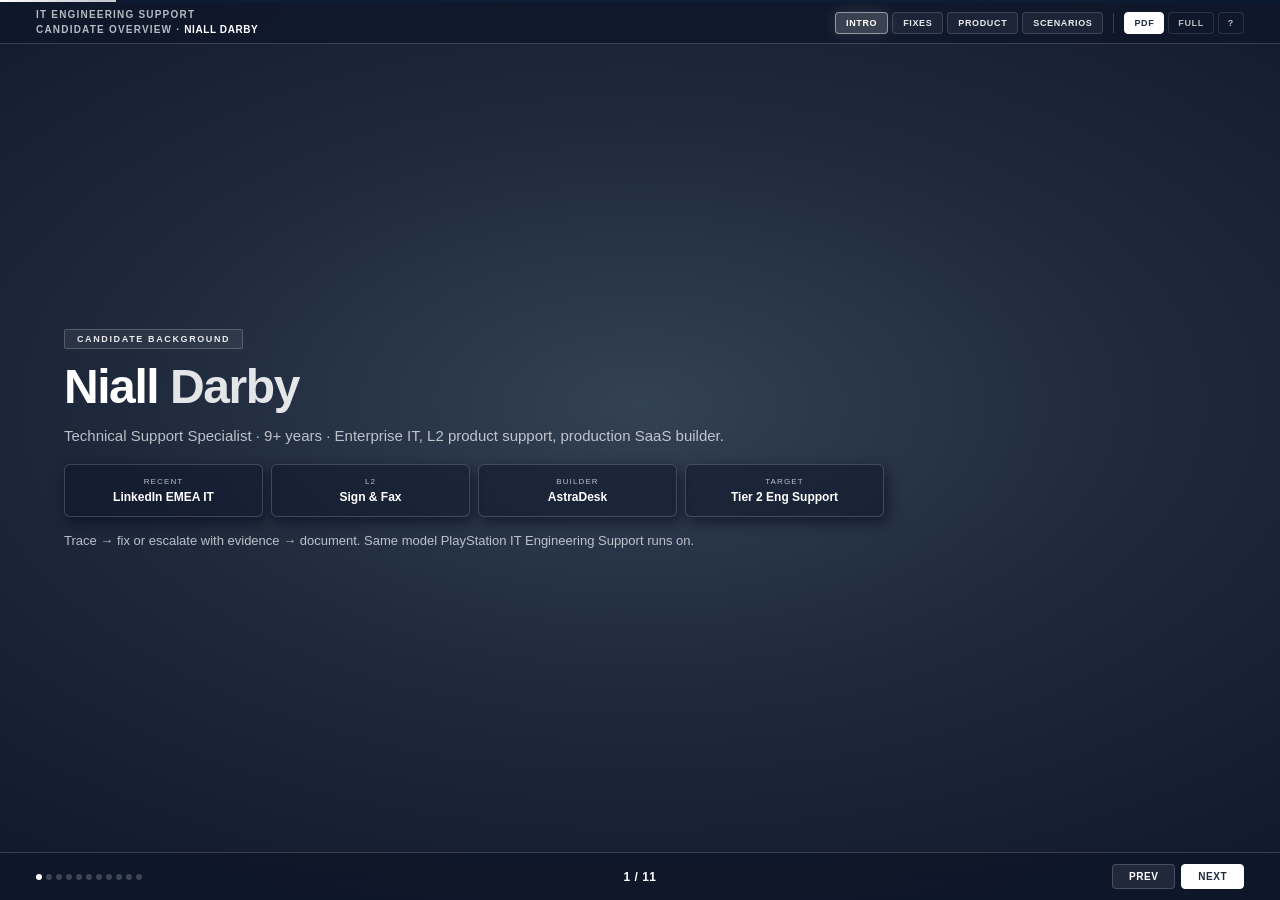
==== commit edb48663: "Make interview deck branding-neutral. Remove official banner and trademark chrome; use neutral slate" ====
--- a/playstation/index.html
+++ b/playstation/index.html
@@ -3,32 +3,32 @@
 <head>
   <meta charset="UTF-8" />
   <meta name="viewport" content="width=device-width, initial-scale=1" />
-  <title>Niall Darby | PlayStation IT Engineering Support</title>
+  <title>Niall Darby | IT Engineering Support — Interview Presentation</title>
   <style>
     :root {
-      --ps-blue-deep: #002a6e;
-      --ps-blue: #003087;
-      --ps-blue-mid: #003791;
-      --ps-blue-bright: #1a5fc4;
-      --ps-blue-light: #2d7ae8;
-      --ps-bg: #003087;
-      --ps-panel: rgba(0, 35, 90, 0.55);
-      --ps-surface: rgba(0, 45, 110, 0.65);
-      --ps-surface-2: rgba(0, 55, 130, 0.5);
-      --ps-text: #ffffff;
-      --ps-muted: rgba(255, 255, 255, 0.72);
-      --ps-line: rgba(255, 255, 255, 0.18);
-      --ps-shadow: rgba(0, 15, 50, 0.55);
-      --ps-highlight: rgba(255, 255, 255, 0.22);
-      --ps-triangle: #5ee06a;
-      --ps-circle: #ff7b6b;
-      --ps-cross: #7ec0ff;
-      --ps-square: #e89de8;
-      --3d-lit: linear-gradient(145deg, #3d8ae8 0%, #003580 55%, #002060 100%);
-      --3d-shadow: 5px 8px 16px rgba(0, 20, 60, 0.5), -2px -2px 6px rgba(80, 140, 255, 0.12);
-      --banner-h: 52px;
+      --ps-blue-deep: #0f172a;
+      --ps-blue: #1e293b;
+      --ps-blue-mid: #243044;
+      --ps-blue-bright: #334155;
+      --ps-blue-light: #475569;
+      --ps-bg: #1e293b;
+      --ps-panel: rgba(15, 23, 42, 0.55);
+      --ps-surface: rgba(30, 41, 59, 0.65);
+      --ps-surface-2: rgba(51, 65, 85, 0.5);
+      --ps-text: #f8fafc;
+      --ps-muted: rgba(248, 250, 252, 0.72);
+      --ps-line: rgba(248, 250, 252, 0.18);
+      --ps-shadow: rgba(2, 6, 23, 0.55);
+      --ps-highlight: rgba(248, 250, 252, 0.22);
+      --ps-triangle: #86efac;
+      --ps-circle: #fca5a5;
+      --ps-cross: #93c5fd;
+      --ps-square: #d8b4fe;
+      --3d-lit: linear-gradient(145deg, #64748b 0%, #334155 55%, #1e293b 100%);
+      --3d-shadow: 5px 8px 16px rgba(2, 6, 23, 0.5), -2px -2px 6px rgba(148, 163, 184, 0.12);
+      --banner-h: 0px;
       --subheader-h: 42px;
-      --chrome-top: calc(var(--banner-h) + var(--subheader-h) + 2px);
+      --chrome-top: calc(var(--subheader-h) + 2px);
       --content-max: 820px;
       --content-wide: min(1120px, 94vw);
       --ease-out-expo: cubic-bezier(0.16, 1, 0.3, 1);
@@ -140,58 +140,22 @@
 
     body:not(.loaded) .deck,
     body:not(.loaded) .brand-header,
-    body:not(.loaded) .ps-banner-wrap,
     body:not(.loaded) .footer { opacity: 0; }
-    body.loaded .ps-banner-wrap { animation: chromeSlideDown 0.55s var(--ease-out-expo) forwards; }
-    body.loaded .brand-header { animation: chromeSlideDown 0.55s var(--ease-out-expo) 0.06s forwards; opacity: 0; }
+    body.loaded .brand-header { animation: chromeSlideDown 0.55s var(--ease-out-expo) forwards; }
     body.loaded .deck { animation: fadeScaleIn 0.6s var(--ease-out-expo) 0.1s forwards; opacity: 0; }
     body.loaded .footer { animation: chromeSlideDown 0.5s var(--ease-out-expo) 0.15s forwards; opacity: 0; }
 
-    /* Official PlayStation blue — centre-bright radial like the banner */
+    /* Neutral slate background */
     .ps-bg {
       position: fixed; inset: 0; z-index: 0; pointer-events: none;
       background:
-        radial-gradient(ellipse 90% 70% at 50% 45%, #0048b8 0%, #003087 45%, #002a6e 100%);
+        radial-gradient(ellipse 90% 70% at 50% 45%, #334155 0%, #1e293b 45%, #0f172a 100%);
       transform-origin: center center;
       animation: bgDrift 18s ease-in-out infinite;
     }
 
-    /* Watermark 3D shapes — decorative, never competes with content */
-    .ps-watermark {
-      position: fixed; right: 0; top: var(--chrome-top); bottom: 52px;
-      width: min(28vw, 340px);
-      display: flex; gap: 14px; align-items: center; justify-content: center;
-      z-index: 1; pointer-events: none; opacity: 0.09;
-      mask-image: linear-gradient(to left, rgba(0,0,0,0.7) 0%, transparent 85%);
-      -webkit-mask-image: linear-gradient(to left, rgba(0,0,0,0.7) 0%, transparent 85%);
-    }
-    .shape-3d {
-      position: relative; display: flex; align-items: center; justify-content: center;
-      color: transparent;
-    }
-    .shape-3d svg {
-      width: clamp(48px, 8vw, 88px); height: clamp(48px, 8vw, 88px);
-      filter: drop-shadow(6px 10px 14px rgba(0, 15, 50, 0.55));
-    }
-    .shape-3d:nth-child(1) { animation: shapeFloat 7s ease-in-out infinite; }
-    .shape-3d:nth-child(2) { animation: shapeFloat 8s ease-in-out 0.8s infinite; }
-    .shape-3d:nth-child(3) { animation: shapeFloat 6.5s ease-in-out 1.4s infinite; }
-    .shape-3d:nth-child(4) { animation: shapeFloat 7.5s ease-in-out 0.4s infinite; }
-    .shape-3d .fill { fill: url(#ps3dGrad); }
-    .shape-3d .stroke { stroke: rgba(255,255,255,0.12); stroke-width: 0.5; }
-
-    .ps-banner-wrap {
-      position: fixed; top: 0; left: 0; right: 0; z-index: 30;
-      background: var(--ps-blue);
-      border-bottom: 1px solid rgba(255,255,255,0.08);
-    }
-    .ps-banner-img {
-      width: 100%; height: var(--banner-h); object-fit: contain; object-position: left center;
-      display: block; padding: 6px 28px;
-    }
-
     .progress-track {
-      position: fixed; top: var(--banner-h); left: 0; height: 2px;
+      position: fixed; top: 0; left: 0; height: 2px;
       background: rgba(0, 20, 60, 0.4); z-index: 31; width: 100%;
     }
     .progress-fill {
@@ -203,11 +167,11 @@
     }
 
     .brand-header {
-      position: fixed; top: calc(var(--banner-h) + 2px); left: 0; right: 0;
+      position: fixed; top: 2px; left: 0; right: 0;
       height: var(--subheader-h);
       display: flex; align-items: center; justify-content: space-between;
       padding: 0 clamp(20px, 3vw, 36px); z-index: 25;
-      background: rgba(0, 32, 82, 0.82);
+      background: rgba(15, 23, 42, 0.82);
       border-bottom: 1px solid var(--ps-line);
       backdrop-filter: blur(16px);
     }
@@ -243,14 +207,6 @@
       border-color: rgba(255,255,255,0.45);
       color: #fff;
       box-shadow: 0 0 16px rgba(255,255,255,0.12);
-    }
-    .ps-btn.active-section .sym { animation: symPulse 2.5s ease-in-out infinite; }
-    .ps-btn .sym {
-      display: inline-flex; align-items: center; justify-content: center;
-      width: 15px; height: 15px; font-size: 9px; font-weight: 800;
-      background: var(--3d-lit); border-radius: 3px;
-      box-shadow: 1px 2px 4px rgba(0,20,60,0.4), inset 1px 1px 0 var(--ps-highlight);
-      color: rgba(255,255,255,0.95);
     }
     .nav-utils .ps-btn { padding: 5px 9px; background: transparent; border-color: rgba(255,255,255,0.12); color: var(--ps-muted); box-shadow: none; }
     .nav-utils .ps-btn:hover { color: #fff; }
@@ -689,10 +645,10 @@
       background: var(--3d-lit); box-shadow: var(--3d-shadow);
       font-size: 13px; font-weight: 800; line-height: 28px; text-align: center;
     }
-    ul.bullets li[data-icon="tri"]::before { content: "△"; color: var(--ps-triangle); }
-    ul.bullets li[data-icon="o"]::before { content: "○"; color: var(--ps-circle); }
-    ul.bullets li[data-icon="x"]::before { content: "✕"; color: var(--ps-cross); }
-    ul.bullets li[data-icon="sq"]::before { content: "□"; color: var(--ps-square); }
+    ul.bullets li[data-icon="tri"]::before { content: "•"; color: var(--ps-triangle); }
+    ul.bullets li[data-icon="o"]::before { content: "•"; color: var(--ps-circle); }
+    ul.bullets li[data-icon="x"]::before { content: "•"; color: var(--ps-cross); }
+    ul.bullets li[data-icon="sq"]::before { content: "•"; color: var(--ps-square); }
 
     .role-fit { display: flex; gap: 8px; flex-wrap: wrap; margin-top: 16px; }
     .role-chip {
@@ -724,7 +680,7 @@
       position: fixed; bottom: 0; left: 0; right: 0; z-index: 25;
       display: grid; grid-template-columns: 1fr auto 1fr; align-items: center;
       padding: 8px clamp(20px, 3vw, 36px); height: 48px;
-      background: rgba(0, 28, 72, 0.9);
+      background: rgba(15, 23, 42, 0.9);
       border-top: 1px solid var(--ps-line);
       font-size: 11px; color: var(--ps-muted);
       backdrop-filter: blur(16px);
@@ -782,7 +738,6 @@
         transition-duration: 0.01ms !important;
       }
       .ps-bg { animation: none; }
-      .shape-3d { animation: none !important; }
       .progress-fill { animation: none; }
     }
 
@@ -790,13 +745,12 @@
       .fix-grid, .grid-2, .grid-3 { grid-template-columns: 1fr; }
       .slide { padding-left: 20px; padding-right: 20px; }
       .brand-context { font-size: 8px; }
-      .nav-sections .ps-btn span:not(.sym) { display: none; }
-      .ps-watermark { display: none; }
+      .nav-sections .ps-btn { padding: 5px 7px; font-size: 8px; }
     }
     @media print {
       @page { size: landscape; margin: 0; }
-      html, body { overflow: visible; height: auto; background: #003087 !important; -webkit-print-color-adjust: exact; print-color-adjust: exact; }
-      .ps-bg, .ps-watermark, .ps-banner-wrap, .footer, .brand-header, .progress-track, .overlay, .toast, .expand-all, .fix-toggle { display: none !important; }
+      html, body { overflow: visible; height: auto; background: #1e293b !important; -webkit-print-color-adjust: exact; print-color-adjust: exact; }
+      .ps-bg, .footer, .brand-header, .progress-track, .overlay, .toast, .expand-all, .fix-toggle { display: none !important; }
       .slide { position: relative !important; opacity: 1 !important; transform: none !important; page-break-after: always; min-height: 100vh; padding: 36px 44px; padding-top: 36px !important; }
       .fix-body { max-height: none !important; padding: 0 16px 16px !important; }
       .fix-result { max-height: none !important; opacity: 1 !important; margin-top: 10px !important; padding: 10px 12px !important; }
@@ -809,39 +763,18 @@
   <div id="fx-layer" aria-hidden="true"></div>
   <div class="ps-bg"></div>
 
-  <svg width="0" height="0" style="position:absolute" aria-hidden="true">
-    <defs>
-      <linearGradient id="ps3dGrad" x1="0%" y1="0%" x2="100%" y2="100%">
-        <stop offset="0%" stop-color="#5aa8f5"/>
-        <stop offset="45%" stop-color="#003d8f"/>
-        <stop offset="100%" stop-color="#001a45"/>
-      </linearGradient>
-    </defs>
-  </svg>
-
-  <div class="ps-watermark" aria-hidden="true">
-    <div class="shape-3d"><svg viewBox="0 0 64 64"><polygon class="fill stroke" points="32,10 54,50 10,50"/></svg></div>
-    <div class="shape-3d"><svg viewBox="0 0 64 64"><circle class="fill stroke" cx="32" cy="32" r="20"/></svg></div>
-    <div class="shape-3d"><svg viewBox="0 0 64 64"><line class="stroke" x1="18" y1="18" x2="46" y2="46" stroke="url(#ps3dGrad)" stroke-width="9" stroke-linecap="round"/><line class="stroke" x1="46" y1="18" x2="18" y2="46" stroke="url(#ps3dGrad)" stroke-width="9" stroke-linecap="round"/></svg></div>
-    <div class="shape-3d"><svg viewBox="0 0 64 64"><rect class="fill stroke" x="14" y="14" width="36" height="36" rx="2"/></svg></div>
-  </div>
-
-  <div class="ps-banner-wrap">
-    <img class="ps-banner-img" src="assets/ps-official-banner.png" alt="PlayStation" />
-  </div>
-
   <div class="progress-track"><div class="progress-fill" id="progressFill"></div></div>
 
   <header class="brand-header">
     <div class="brand-left">
-      <div class="brand-context">Sony Interactive Entertainment<br/>Candidate Overview · <span class="brand-sub">Niall Darby</span></div>
+      <div class="brand-context">IT Engineering Support<br/>Candidate Overview · <span class="brand-sub">Niall Darby</span></div>
     </div>
     <div class="ps-nav-shapes">
       <div class="nav-sections">
-        <button class="ps-btn tri active-section" data-slide="0" data-section="0"><span class="sym">△</span> Intro</button>
-        <button class="ps-btn o" data-slide="3" data-section="3"><span class="sym">○</span> Fixes</button>
-        <button class="ps-btn x" data-slide="5" data-section="5"><span class="sym">✕</span> Product</button>
-        <button class="ps-btn sq" data-slide="8" data-section="8"><span class="sym">□</span> Scenarios</button>
+        <button class="ps-btn tri active-section" data-slide="0" data-section="0">Intro</button>
+        <button class="ps-btn o" data-slide="3" data-section="3">Fixes</button>
+        <button class="ps-btn x" data-slide="5" data-section="5">Product</button>
+        <button class="ps-btn sq" data-slide="8" data-section="8">Scenarios</button>
       </div>
       <div class="nav-divider" aria-hidden="true"></div>
       <div class="nav-utils">
@@ -939,7 +872,7 @@
           <h2>Click Fix Guide — then tick each step</h2>
         </div>
         <div class="slide-toolbar">
-          <p class="hint-bar"><strong>△ ○ ✕ □</strong> Tap <strong>Fix Guide</strong> → click steps to complete. Hit <strong>▶ Walkthrough</strong> for a live demo.</p>
+          <p class="hint-bar"><strong>Fix guides</strong> — Tap <strong>Fix Guide</strong> → click steps to complete. Hit <strong>▶ Walkthrough</strong> for a live demo.</p>
           <div class="slide-toolbar-actions">
             <button class="walkthrough-btn" type="button" data-walkthrough>▶ Walkthrough</button>
             <button class="reset-fix-btn" type="button" data-reset-fix>↺ Reset</button>
@@ -950,7 +883,7 @@
 
           <div class="fix-card tri" data-fix>
             <div class="fix-head">
-              <div class="fix-sym">△</div>
+              <div class="fix-sym">1</div>
               <div class="fix-meta">
                 <div class="fix-title">Intune / Autopilot enrollment failure</div>
                 <div class="fix-problem">New hire blocked — no O365 or role apps on day one.</div>
@@ -973,7 +906,7 @@
 
           <div class="fix-card o" data-fix>
             <div class="fix-head">
-              <div class="fix-sym">○</div>
+              <div class="fix-sym">2</div>
               <div class="fix-meta">
                 <div class="fix-title">Workspace ONE · Mac non-compliant</div>
                 <div class="fix-problem">Mac flagged non-compliant — FileVault or cert policy failing.</div>
@@ -995,7 +928,7 @@
 
           <div class="fix-card x" data-fix>
             <div class="fix-head">
-              <div class="fix-sym">✕</div>
+              <div class="fix-sym">3</div>
               <div class="fix-meta">
                 <div class="fix-title">Okta / SSO lockout</div>
                 <div class="fix-problem">SSO failure blocking Recruiter, Tableau, Dynamics access.</div>
@@ -1017,7 +950,7 @@
 
           <div class="fix-card sq" data-fix>
             <div class="fix-head">
-              <div class="fix-sym">□</div>
+              <div class="fix-sym">4</div>
               <div class="fix-meta">
                 <div class="fix-title">Omnissa Horizon VDI rejection</div>
                 <div class="fix-problem">Remote engineer — VDI connection rejected, cert mismatch.</div>
@@ -1111,7 +1044,7 @@
 
           <div class="fix-card tri" data-fix>
             <div class="fix-head">
-              <div class="fix-sym">△</div>
+              <div class="fix-sym">1</div>
               <div class="fix-meta">
                 <div class="fix-title">Sign · Signer can't complete</div>
                 <div class="fix-problem">User: "Link expired" / embedded signing blank / signer stuck on one field.</div>
@@ -1133,7 +1066,7 @@
 
           <div class="fix-card o" data-fix>
             <div class="fix-head">
-              <div class="fix-sym">○</div>
+              <div class="fix-sym">2</div>
               <div class="fix-meta">
                 <div class="fix-title">Sign · Webhook / API integration</div>
                 <div class="fix-problem">Developer's CRM stuck "pending" — signature completed but webhook never fired.</div>
@@ -1155,7 +1088,7 @@
 
           <div class="fix-card x" data-fix>
             <div class="fix-head">
-              <div class="fix-sym">✕</div>
+              <div class="fix-sym">3</div>
               <div class="fix-meta">
                 <div class="fix-title">Fax · Sent but not received</div>
                 <div class="fix-problem">User: fax shows delivered in Dropbox — recipient says nothing arrived.</div>
@@ -1177,7 +1110,7 @@
 
           <div class="fix-card sq" data-fix>
             <div class="fix-head">
-              <div class="fix-sym">□</div>
+              <div class="fix-sym">4</div>
               <div class="fix-meta">
                 <div class="fix-title">Fax · Can't send / credits &amp; format</div>
                 <div class="fix-problem">User blocked: "Insufficient pages," PDF rejected, or cover page error.</div>
@@ -1282,7 +1215,7 @@
 
           <div class="fix-card tri" data-fix>
             <div class="fix-head">
-              <div class="fix-sym">△</div>
+              <div class="fix-sym">1</div>
               <div class="fix-meta">
                 <div class="fix-title">Engineer: Mac won't build (Xcode)</div>
                 <div class="fix-problem">Slack: "Signing failed — can't ship my build."</div>
@@ -1305,7 +1238,7 @@
 
           <div class="fix-card o" data-fix>
             <div class="fix-head">
-              <div class="fix-sym">○</div>
+              <div class="fix-sym">2</div>
               <div class="fix-meta">
                 <div class="fix-title">Engineer: GitHub access failure</div>
                 <div class="fix-problem">Cannot push / clone — auth or SSO error.</div>
@@ -1327,7 +1260,7 @@
 
           <div class="fix-card x" data-fix>
             <div class="fix-head">
-              <div class="fix-sym">✕</div>
+              <div class="fix-sym">3</div>
               <div class="fix-meta">
                 <div class="fix-title">Frustrated engineer in Slack</div>
                 <div class="fix-problem">High-pressure live channel — needs calm ownership.</div>
@@ -1348,7 +1281,7 @@
 
           <div class="fix-card sq" data-fix>
             <div class="fix-head">
-              <div class="fix-sym">□</div>
+              <div class="fix-sym">4</div>
               <div class="fix-meta">
                 <div class="fix-title">New engineer day-one onboarding</div>
                 <div class="fix-problem">Full access verification before handoff.</div>
@@ -1413,7 +1346,7 @@
   <div class="toast" id="toast"></div>
   <div class="overlay" id="overlay">
     <div class="overlay-panel">
-      <h3>PlayStation Presentation Controls</h3>
+      <h3>Presentation Controls</h3>
       <dl>
         <dt>Fix Guide</dt><dd>Click to expand — one card focuses at a time</dd>
         <dt>Steps</dt><dd>Click to tick ✓ — sparks + progress bar fills</dd>
@@ -1422,7 +1355,7 @@
         <dt>Expand All</dt><dd>Open every guide (use for PDF only)</dd>
         <dt>→ / Space</dt><dd>Next slide</dd>
         <dt>P</dt><dd>Export PDF (Background graphics ON)</dd>
-        <dt>△ ○ ✕ □</dt><dd>Jump to sections</dd>
+        <dt>Nav</dt><dd>Jump to Intro, Fixes, Product, or Scenarios</dd>
       </dl>
       <button class="overlay-close" id="overlayClose">Close</button>
     </div>
@@ -1454,7 +1387,7 @@
       d.onclick = (e) => { e.stopPropagation(); go(idx); };
       dotsEl.appendChild(d);
       const ph = slide.querySelector(".print-header");
-      if (ph) ph.textContent = "Niall Darby · Sony Interactive Entertainment · Slide " + (idx + 1) + " — " + (slide.dataset.title || "");
+      if (ph) ph.textContent = "Niall Darby · IT Engineering Support · Slide " + (idx + 1) + " — " + (slide.dataset.title || "");
     });
 
     document.querySelectorAll("[data-slide]").forEach((btn) => {
